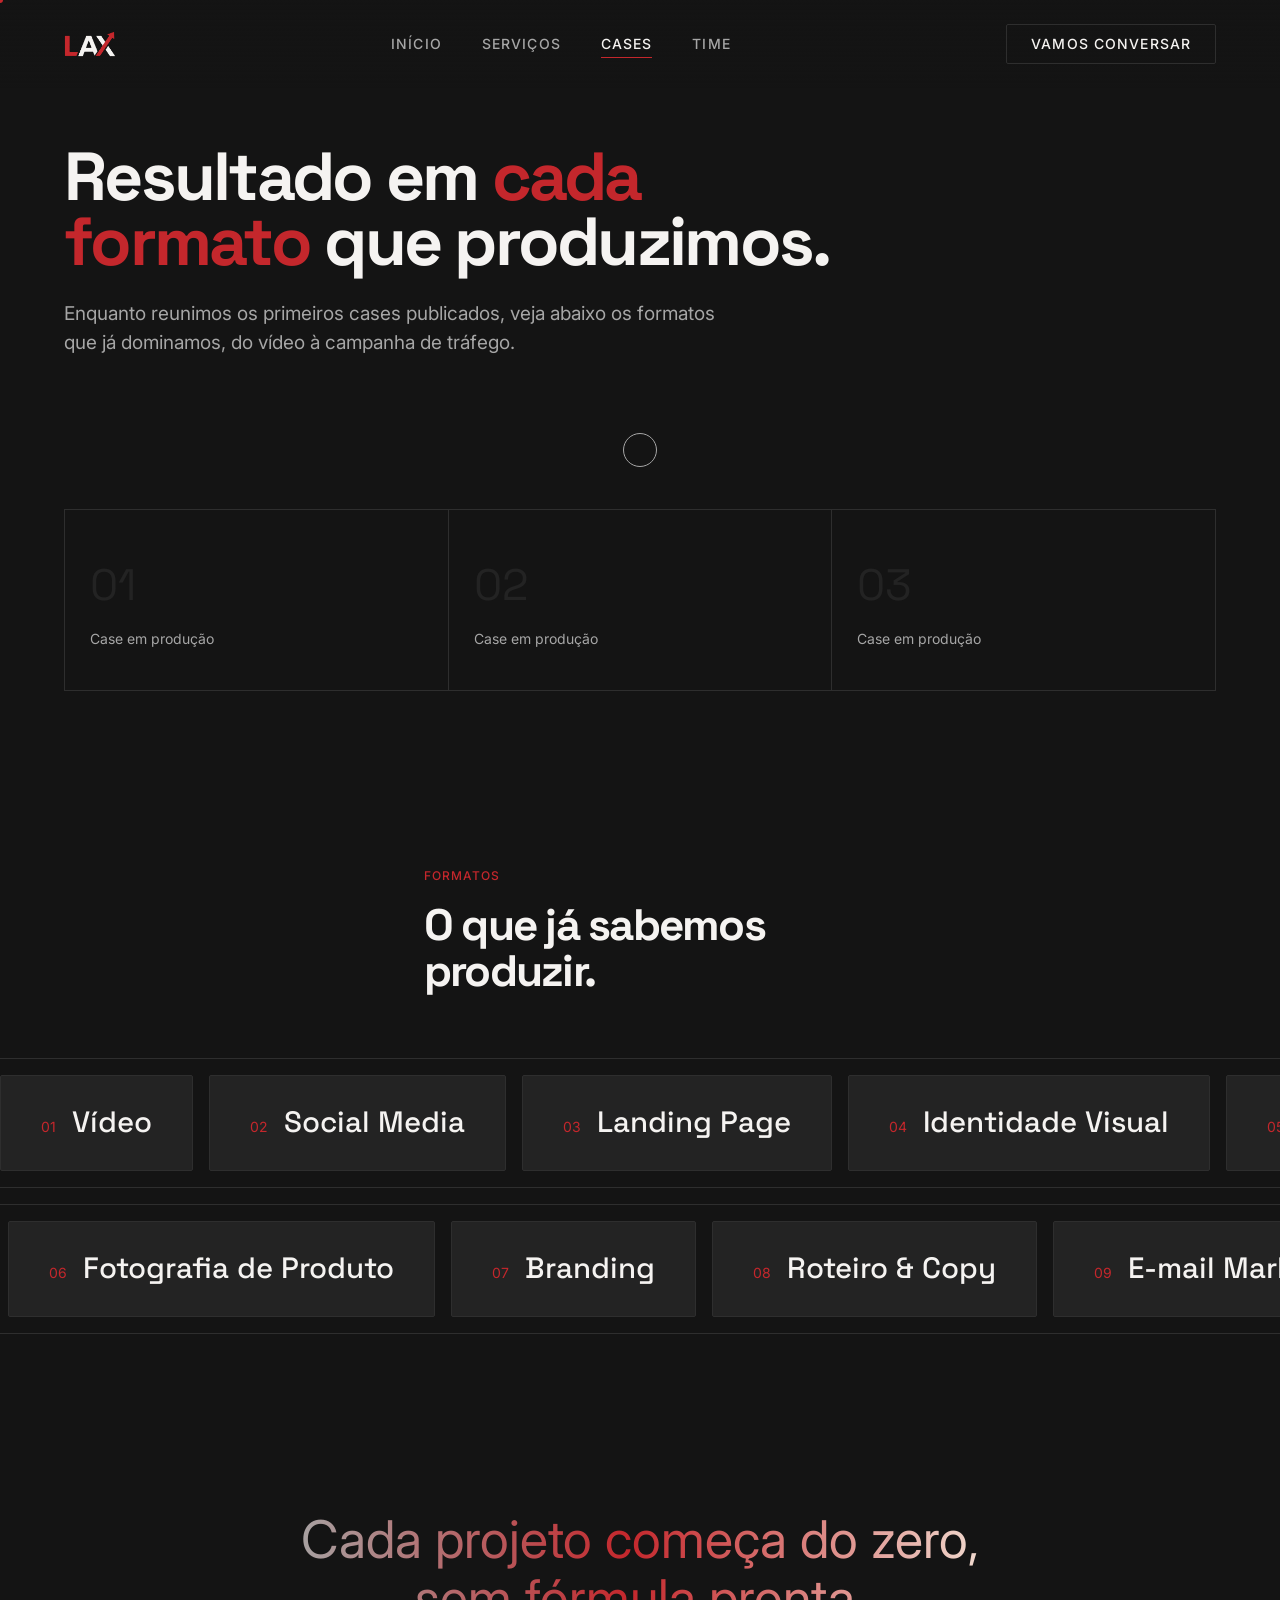
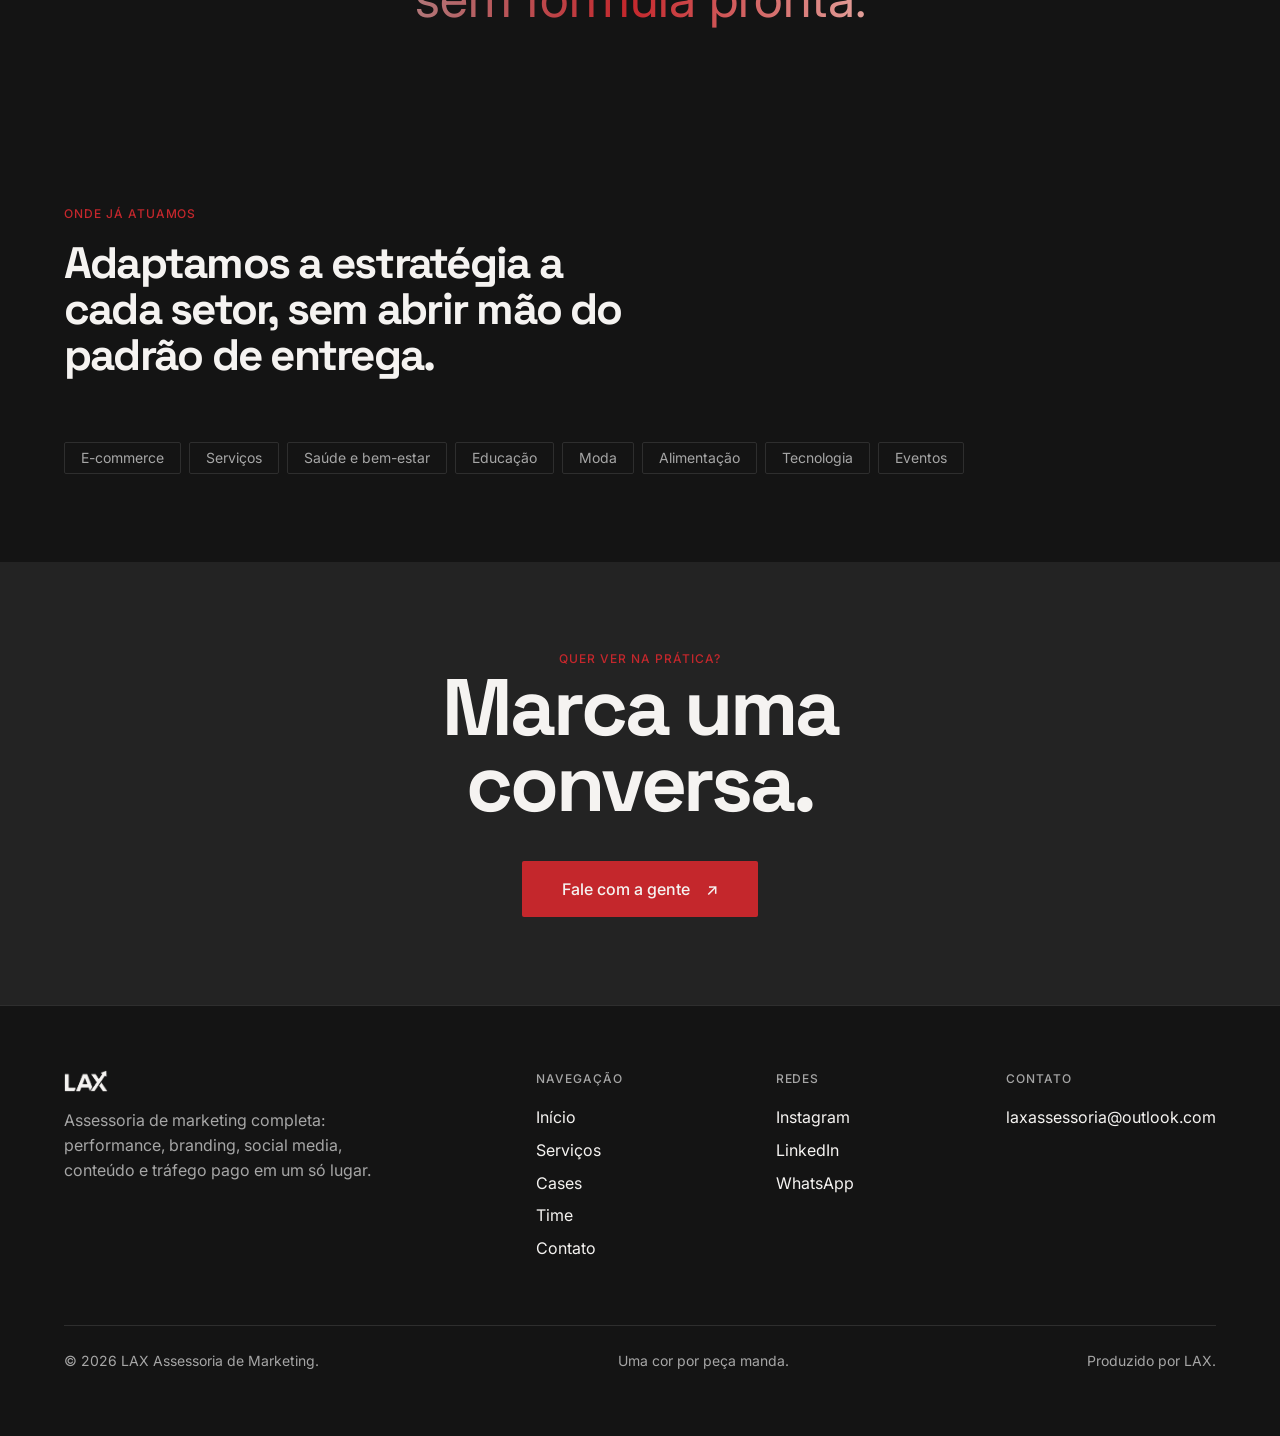
==== cases.html @ 386dbc63 "Renomeia Trabalhos para Cases, ajustes de copy e ícones por serviço A pedido do usuário, uma rodada " ====
<!doctype html>
<html lang="pt-BR">
<head>
  <meta charset="UTF-8" />
  <meta name="viewport" content="width=device-width, initial-scale=1" />
  <title>Cases — LAX Assessoria de Marketing</title>
  <meta name="description" content="Os formatos que a LAX já domina, do vídeo à campanha de tráfego, e os setores onde já atuamos." />
  <link rel="icon" href="assets/img/logo/lax-color.png" type="image/png" />
  <link rel="stylesheet" href="assets/css/tokens.css" />
  <link rel="stylesheet" href="assets/css/style.css" />
</head>
<body>
  <div class="cursor-dot" aria-hidden="true"></div>
  <div class="cursor-ring" aria-hidden="true"></div>
  <div class="curtain" id="curtain" aria-hidden="true"></div>
  <a class="skip-link" href="#main">Pular para o conteúdo</a>

  <nav class="site-nav">
    <a class="brand" href="index.html" aria-label="LAX — página inicial">
      <img src="assets/img/logo/lax-color.png" alt="LAX" width="90" height="26" />
    </a>
    <ul class="nav-links">
      <li><a href="index.html" data-page="home">Início</a></li>
      <li><a href="servicos.html" data-page="servicos">Serviços</a></li>
      <li><a href="cases.html" data-page="cases">Cases</a></li>
      <li><a href="time.html" data-page="time">Time</a></li>
    </ul>
    <a class="nav-cta" href="contato.html" data-page="contato">Vamos conversar</a>
    <button class="nav-toggle" type="button" aria-expanded="false" aria-controls="mobileMenu" aria-label="Abrir menu">
      <span></span><span></span><span></span>
    </button>
  </nav>

  <div class="mobile-menu" id="mobileMenu">
    <a href="index.html" data-page="home">Início</a>
    <a href="servicos.html" data-page="servicos">Serviços</a>
    <a href="cases.html" data-page="cases">Cases</a>
    <a href="time.html" data-page="time">Time</a>
    <a href="contato.html" data-page="contato">Contato</a>
  </div>

  <main id="main" data-page="cases">
    <div class="page-head container">
      <h1 data-reveal>Resultado em <em>cada formato</em> que produzimos.</h1>
      <p data-reveal>Enquanto reunimos os primeiros cases publicados, veja abaixo os formatos que já dominamos, do vídeo à campanha de tráfego.</p>
    </div>

    <section class="section container">
      <div class="empty-state">
        <div class="empty-slot" data-reveal>
          <p class="index">01</p>
          <p>Case em produção</p>
        </div>
        <div class="empty-slot" data-reveal>
          <p class="index">02</p>
          <p>Case em produção</p>
        </div>
        <div class="empty-slot" data-reveal>
          <p class="index">03</p>
          <p>Case em produção</p>
        </div>
      </div>
    </section>

    <section class="section">
      <div class="section-head container" data-reveal>
        <p class="eyebrow">Formatos</p>
        <h2>O que já sabemos produzir.</h2>
      </div>
      <div class="format-wall" data-reveal>
        <div class="format-row format-row--left">
          <div class="format-track">
            <span class="format-card"><span class="index">01</span><span class="label">Vídeo</span></span>
            <span class="format-card"><span class="index">02</span><span class="label">Social Media</span></span>
            <span class="format-card"><span class="index">03</span><span class="label">Landing Page</span></span>
            <span class="format-card"><span class="index">04</span><span class="label">Identidade Visual</span></span>
            <span class="format-card"><span class="index">05</span><span class="label">Campanha de Tráfego</span></span>
            <span class="format-card"><span class="index">01</span><span class="label">Vídeo</span></span>
            <span class="format-card"><span class="index">02</span><span class="label">Social Media</span></span>
            <span class="format-card"><span class="index">03</span><span class="label">Landing Page</span></span>
            <span class="format-card"><span class="index">04</span><span class="label">Identidade Visual</span></span>
            <span class="format-card"><span class="index">05</span><span class="label">Campanha de Tráfego</span></span>
          </div>
        </div>
        <div class="format-row format-row--right">
          <div class="format-track">
            <span class="format-card"><span class="index">06</span><span class="label">Fotografia de Produto</span></span>
            <span class="format-card"><span class="index">07</span><span class="label">Branding</span></span>
            <span class="format-card"><span class="index">08</span><span class="label">Roteiro &amp; Copy</span></span>
            <span class="format-card"><span class="index">09</span><span class="label">E-mail Marketing</span></span>
            <span class="format-card"><span class="index">10</span><span class="label">Design de Anúncio</span></span>
            <span class="format-card"><span class="index">06</span><span class="label">Fotografia de Produto</span></span>
            <span class="format-card"><span class="index">07</span><span class="label">Branding</span></span>
            <span class="format-card"><span class="index">08</span><span class="label">Roteiro &amp; Copy</span></span>
            <span class="format-card"><span class="index">09</span><span class="label">E-mail Marketing</span></span>
            <span class="format-card"><span class="index">10</span><span class="label">Design de Anúncio</span></span>
          </div>
        </div>
      </div>
    </section>

    <section class="section container">
      <p class="shimmer-statement" data-reveal>Cada projeto começa do zero, sem fórmula pronta.</p>
    </section>

    <section class="section container">
      <div class="section-head" data-reveal>
        <p class="eyebrow">Onde já atuamos</p>
        <h2>Adaptamos a estratégia a cada setor, sem abrir mão do padrão de entrega.</h2>
      </div>
      <div class="tag-cloud tag-cloud--float" data-reveal>
        <span style="--delay: 0s">E-commerce</span>
        <span style="--delay: 0.4s">Serviços</span>
        <span style="--delay: 0.8s">Saúde e bem-estar</span>
        <span style="--delay: 1.2s">Educação</span>
        <span style="--delay: 1.6s">Moda</span>
        <span style="--delay: 2s">Alimentação</span>
        <span style="--delay: 2.4s">Tecnologia</span>
        <span style="--delay: 2.8s">Eventos</span>
      </div>
    </section>

    <section class="cta-band">
      <div class="container">
        <p class="eyebrow" data-reveal>Quer ver na prática?</p>
        <h2 data-reveal>Marca uma<br />conversa.</h2>
        <a class="btn" data-reveal href="contato.html">Fale com a gente <span class="btn-arrow">↗</span></a>
      </div>
    </section>
  </main>

  <footer class="site-footer">
    <div class="container">
      <div class="footer-top">
        <div class="footer-col">
          <a class="brand" href="index.html">
            <img src="assets/img/logo/lax-light.png" alt="LAX" style="height: 22px" />
          </a>
          <p class="text-muted" style="margin-top: var(--space-3); max-width: 32ch">
            Assessoria de marketing completa: performance, branding, social media, conteúdo e tráfego pago em um só lugar.
          </p>
        </div>
        <div class="footer-col">
          <h4>Navegação</h4>
          <nav class="footer-links">
            <a href="index.html">Início</a>
            <a href="servicos.html">Serviços</a>
            <a href="cases.html">Cases</a>
            <a href="time.html">Time</a>
            <a href="contato.html">Contato</a>
          </nav>
        </div>
        <div class="footer-col">
          <h4>Redes</h4>
          <nav class="footer-links">
            <a href="https://instagram.com/laxa.mkt" target="_blank" rel="noopener">Instagram</a>
            <a href="https://linkedin.com/company/laxa" target="_blank" rel="noopener">LinkedIn</a>
            <a href="https://wa.me/5500000000000" target="_blank" rel="noopener">WhatsApp</a>
          </nav>
        </div>
        <div class="footer-col">
          <h4>Contato</h4>
          <nav class="footer-links">
            <a href="mailto:laxassessoria@outlook.com">laxassessoria@outlook.com</a>
          </nav>
        </div>
      </div>
      <div class="footer-bottom">
        <span>&copy; <span id="year"></span> LAX Assessoria de Marketing.</span>
        <span>Uma cor por peça manda.</span>
        <span>Produzido por <a href="https://instagram.com/laxa.mkt" target="_blank" rel="noopener">LAX</a>.</span>
      </div>
    </div>
  </footer>

  <script src="assets/js/main.js" defer></script>
</body>
</html>
---- assets/css/tokens.css ----
/* Design tokens — L.A.X design system (Claude Design: L.A.X) */
:root {
  /* color */
  --color-brand-red: #C4272C;
  --color-brand-wine: #70090A;
  --color-surface: #141414;
  --color-surface-raised: #232323;
  --color-ink: #F5F3F1;
  --color-ink-muted: #A6A6A6;
  --color-hairline: #2E2E2E;
  --color-accent-sand: #F1DBD0;
  --color-on-brand: #F5F3F1;

  /* type */
  --font-display: "Space Grotesk", system-ui, sans-serif;
  --font-text: "Inter", system-ui, sans-serif;

  --fs-display-xl: clamp(3.2rem, 3rem + 6vw, 6.5rem);
  --lh-display-xl: 0.94;
  --fs-display-lg: clamp(2.4rem, 2rem + 4.5vw, 4.25rem);
  --lh-display-lg: 0.96;
  --fs-display-md: clamp(1.9rem, 1.6rem + 2.4vw, 2.75rem);
  --lh-display-md: 1.05;
  --fs-title: clamp(1.35rem, 1.2rem + 0.8vw, 1.875rem);
  --lh-title: 1.2;
  --fs-body-lg: 1.1875rem;
  --lh-body-lg: 1.55;
  --fs-body: 1rem;
  --lh-body: 1.55;
  --fs-caption: 0.875rem;
  --lh-caption: 1.4;
  --fs-label: 0.75rem;
  --lh-label: 1.15;

  --tracking-display: -0.04em;
  --tracking-label: 0.08em;

  /* spacing */
  --space-1: 4px;
  --space-2: 8px;
  --space-3: 16px;
  --space-4: 24px;
  --space-5: 40px;
  --space-6: 64px;
  --space-7: 88px;

  /* radius */
  --radius-none: 0px;
  --radius-sm: 2px;
  --radius-md: 8px;

  /* motion */
  --ease-out: cubic-bezier(0.16, 1, 0.3, 1);
  --ease-in-out: cubic-bezier(0.65, 0, 0.35, 1);
  --dur-fast: 0.2s;
  --dur-mid: 0.5s;
  --dur-slow: 0.9s;
}
---- assets/css/style.css ----
/* =========================================================
   LAXA — assessoria de marketing
   Site institucional / portfólio — sistema visual L.A.X
   ========================================================= */

@import url("https://fonts.googleapis.com/css2?family=Space+Grotesk:wght@500;700&family=Inter:wght@400;500&display=swap");

*,
*::before,
*::after {
  box-sizing: border-box;
}

html {
  scroll-behavior: smooth;
}

body {
  margin: 0;
  background: var(--color-surface);
  color: var(--color-ink);
  font-family: var(--font-text);
  font-size: var(--fs-body);
  line-height: var(--lh-body);
  -webkit-font-smoothing: antialiased;
  overflow-x: hidden;
}

img {
  max-width: 100%;
  display: block;
}

a {
  color: inherit;
  text-decoration: none;
}

ul {
  margin: 0;
  padding: 0;
  list-style: none;
}

h1, h2, h3, h4 {
  margin: 0;
  font-family: var(--font-display);
  font-weight: 700;
  letter-spacing: var(--tracking-display);
}

em {
  font-style: normal;
  color: var(--color-brand-red);
}

p {
  margin: 0;
}

button {
  font: inherit;
  color: inherit;
  background: none;
  border: none;
  cursor: pointer;
}

.container {
  width: 100%;
  max-width: 1360px;
  margin-inline: auto;
  padding-inline: var(--space-4);
}

@media (min-width: 900px) {
  .container {
    padding-inline: var(--space-6);
  }
}

.eyebrow {
  font-family: var(--font-text);
  font-weight: 500;
  font-size: var(--fs-label);
  letter-spacing: var(--tracking-label);
  text-transform: uppercase;
  color: var(--color-brand-red);
}

.text-muted {
  color: var(--color-ink-muted);
}

.hairline {
  height: 1px;
  width: 100%;
  background: var(--color-hairline);
  border: none;
}

/* ---------------------------------------------------------
   Skip link / a11y
   --------------------------------------------------------- */
.skip-link {
  position: fixed;
  top: -100px;
  left: var(--space-3);
  z-index: 999;
  background: var(--color-brand-red);
  color: var(--color-on-brand);
  padding: var(--space-2) var(--space-3);
  border-radius: var(--radius-sm);
  transition: top var(--dur-fast) var(--ease-out);
}

.skip-link:focus {
  top: var(--space-3);
}

/* ---------------------------------------------------------
   Custom cursor
   --------------------------------------------------------- */
.cursor-dot,
.cursor-ring {
  position: fixed;
  top: 0;
  left: 0;
  pointer-events: none;
  z-index: 998;
  border-radius: 50%;
  transform: translate3d(-50%, -50%, 0);
  will-change: transform;
}

.cursor-dot {
  width: 6px;
  height: 6px;
  background: var(--color-brand-red);
}

.cursor-ring {
  width: 34px;
  height: 34px;
  border: 1px solid var(--color-ink-muted);
  transition: width var(--dur-fast) var(--ease-out), height var(--dur-fast) var(--ease-out),
    border-color var(--dur-fast) var(--ease-out), background-color var(--dur-fast) var(--ease-out);
}

body.has-fine-pointer.cursor-active .cursor-ring {
  width: 64px;
  height: 64px;
  border-color: var(--color-brand-red);
  background: rgba(196, 39, 44, 0.08);
}

@media (pointer: fine) {
  body.has-fine-pointer,
  body.has-fine-pointer a,
  body.has-fine-pointer button {
    cursor: none;
  }
}

.cursor-dot,
.cursor-ring {
  display: none;
}

body.has-fine-pointer .cursor-dot,
body.has-fine-pointer .cursor-ring {
  display: block;
}

/* ---------------------------------------------------------
   Page transition curtain
   --------------------------------------------------------- */
.curtain {
  position: fixed;
  inset: 0;
  z-index: 1000;
  background: var(--color-brand-wine);
  transform: scaleY(0);
  transform-origin: bottom;
  pointer-events: none;
}

.curtain.is-covering {
  transform: scaleY(1);
  transform-origin: bottom;
  transition: transform var(--dur-mid) var(--ease-in-out);
}

.curtain.is-revealing {
  transform: scaleY(0);
  transform-origin: top;
  transition: transform var(--dur-mid) var(--ease-in-out);
}

/* ---------------------------------------------------------
   Nav
   --------------------------------------------------------- */
.site-nav {
  position: fixed;
  top: 0;
  left: 0;
  right: 0;
  z-index: 500;
  display: flex;
  align-items: center;
  justify-content: space-between;
  padding: var(--space-3) var(--space-4);
  background: linear-gradient(to bottom, rgba(20, 20, 20, 0.85), transparent);
  transition: background-color var(--dur-fast) var(--ease-out), border-color var(--dur-fast) var(--ease-out);
}

.site-nav.is-scrolled {
  background: rgba(20, 20, 20, 0.92);
  backdrop-filter: blur(10px);
  -webkit-backdrop-filter: blur(10px);
  border-bottom: 1px solid var(--color-hairline);
}

@media (min-width: 900px) {
  .site-nav {
    padding: var(--space-4) var(--space-6);
  }
}

.brand {
  display: flex;
  align-items: center;
  gap: var(--space-2);
}

.brand img {
  height: 26px;
  width: auto;
}

.nav-links {
  display: none;
  align-items: center;
  gap: var(--space-5);
  font-family: var(--font-text);
  font-weight: 500;
  font-size: var(--fs-caption);
  letter-spacing: var(--tracking-label);
  text-transform: uppercase;
}

@media (min-width: 760px) {
  .nav-links {
    display: flex;
  }
}

.nav-links a {
  position: relative;
  padding-block: var(--space-1);
  color: var(--color-ink-muted);
  transition: color var(--dur-fast) var(--ease-out);
}

.nav-links a::after {
  content: "";
  position: absolute;
  left: 0;
  right: 100%;
  bottom: -2px;
  height: 1px;
  background: var(--color-brand-red);
  transition: right var(--dur-mid) var(--ease-out);
}

.nav-links a:hover,
.nav-links a:focus-visible,
.nav-links a[aria-current="page"] {
  color: var(--color-ink);
}

.nav-links a:hover::after,
.nav-links a:focus-visible::after,
.nav-links a[aria-current="page"]::after {
  right: 0;
}

.nav-cta {
  display: inline-flex;
  align-items: center;
  gap: var(--space-2);
  padding: var(--space-2) var(--space-4);
  border: 1px solid var(--color-hairline);
  border-radius: var(--radius-sm);
  font-size: var(--fs-caption);
  font-weight: 500;
  text-transform: uppercase;
  letter-spacing: var(--tracking-label);
  transition: border-color var(--dur-fast) var(--ease-out), background var(--dur-fast) var(--ease-out);
}

.nav-cta:hover,
.nav-cta:focus-visible {
  border-color: var(--color-brand-red);
  background: rgba(196, 39, 44, 0.12);
}

.nav-toggle {
  display: inline-flex;
  flex-direction: column;
  gap: 5px;
  padding: var(--space-2);
}

@media (min-width: 760px) {
  .nav-toggle {
    display: none;
  }
}

.nav-toggle span {
  width: 22px;
  height: 2px;
  background: var(--color-ink);
  transition: transform var(--dur-fast) var(--ease-out), opacity var(--dur-fast) var(--ease-out);
}

.mobile-menu {
  position: fixed;
  inset: 0;
  z-index: 400;
  background: var(--color-surface);
  display: flex;
  flex-direction: column;
  align-items: flex-start;
  justify-content: center;
  gap: var(--space-4);
  padding: var(--space-6);
  transform: translateY(-100%);
  transition: transform var(--dur-mid) var(--ease-in-out);
}

.mobile-menu.is-open {
  transform: translateY(0);
}

.mobile-menu a {
  font-family: var(--font-display);
  font-size: var(--fs-display-md);
  line-height: 1.1;
}

/* ---------------------------------------------------------
   Buttons
   --------------------------------------------------------- */
.btn {
  position: relative;
  display: inline-flex;
  align-items: center;
  gap: var(--space-3);
  padding: var(--space-3) var(--space-5);
  background: var(--color-brand-red);
  color: var(--color-on-brand);
  border-radius: var(--radius-sm);
  font-family: var(--font-text);
  font-weight: 500;
  font-size: var(--fs-body);
  overflow: hidden;
  isolation: isolate;
}

.btn::before {
  content: "";
  position: absolute;
  inset: 0;
  background: var(--color-ink);
  transform: translateX(-101%);
  transition: transform var(--dur-mid) var(--ease-in-out);
  z-index: -1;
}

.btn:hover::before,
.btn:focus-visible::before {
  transform: translateX(0);
}

.btn:hover,
.btn:focus-visible {
  color: var(--color-surface);
}

.btn-arrow {
  transition: transform var(--dur-fast) var(--ease-out);
}

.btn:hover .btn-arrow {
  transform: translate(3px, -3px);
}

.btn-ghost {
  background: transparent;
  border: 1px solid var(--color-hairline);
  color: var(--color-ink);
}

.btn-ghost::before {
  background: var(--color-brand-red);
}

.btn-ghost:hover,
.btn-ghost:focus-visible {
  color: var(--color-on-brand);
}

/* ---------------------------------------------------------
   Marquee
   --------------------------------------------------------- */
.marquee {
  position: relative;
  border-block: 1px solid var(--color-hairline);
  overflow: hidden;
  padding-block: var(--space-3);
  background: var(--color-surface);
}

.marquee-track {
  display: flex;
  width: max-content;
  animation: marquee 28s linear infinite;
}

.marquee:hover .marquee-track {
  animation-play-state: paused;
}

.marquee-item {
  display: flex;
  align-items: center;
  gap: var(--space-4);
  padding-inline: var(--space-4);
  font-family: var(--font-display);
  font-size: var(--fs-title);
  white-space: nowrap;
  color: var(--color-ink-muted);
}

.marquee-item strong {
  color: var(--color-ink);
  font-weight: 700;
}

.marquee-item .dot {
  width: 8px;
  height: 8px;
  border-radius: 50%;
  background: var(--color-brand-red);
}

@keyframes marquee {
  from {
    transform: translateX(0);
  }
  to {
    transform: translateX(-50%);
  }
}

@media (prefers-reduced-motion: reduce) {
  .marquee-track {
    animation: none;
  }
}

/* ---------------------------------------------------------
   Hero + service switcher
   --------------------------------------------------------- */
.hero {
  position: relative;
  min-height: 100svh;
  display: flex;
  flex-direction: column;
  justify-content: center;
  padding-top: calc(var(--space-7) + var(--space-4));
  padding-bottom: var(--space-6);
  background: var(--color-surface);
  transition: background-color var(--dur-slow) var(--ease-in-out);
  overflow: hidden;
}

.hero.theme-wine {
  background: var(--color-brand-wine);
}

.hero-aurora {
  position: absolute;
  inset: 0;
  z-index: 0;
  overflow: hidden;
  pointer-events: none;
}

.hero-aurora .blob {
  position: absolute;
  border-radius: 50%;
  filter: blur(90px);
  opacity: 0.5;
  will-change: transform;
}

.hero-aurora .blob-a {
  top: -10%;
  left: 8%;
  width: 46vw;
  height: 46vw;
  max-width: 620px;
  max-height: 620px;
  background: radial-gradient(circle, var(--color-brand-red), transparent 70%);
  animation: aurora-a 22s var(--ease-in-out) infinite alternate;
}

.hero-aurora .blob-b {
  bottom: -18%;
  right: 4%;
  width: 38vw;
  height: 38vw;
  max-width: 520px;
  max-height: 520px;
  background: radial-gradient(circle, var(--color-brand-wine), transparent 72%);
  animation: aurora-b 26s var(--ease-in-out) infinite alternate;
}

.hero-aurora .blob-c {
  top: 30%;
  right: 24%;
  width: 22vw;
  height: 22vw;
  max-width: 320px;
  max-height: 320px;
  background: radial-gradient(circle, var(--color-accent-sand), transparent 74%);
  opacity: 0.16;
  animation: aurora-c 19s var(--ease-in-out) infinite alternate;
}

.hero.theme-wine .hero-aurora .blob {
  opacity: 0.32;
}

@keyframes aurora-a {
  from {
    transform: translate(0, 0) scale(1);
  }
  to {
    transform: translate(6%, 8%) scale(1.12);
  }
}

@keyframes aurora-b {
  from {
    transform: translate(0, 0) scale(1);
  }
  to {
    transform: translate(-8%, -6%) scale(1.08);
  }
}

@keyframes aurora-c {
  from {
    transform: translate(0, 0) scale(1);
  }
  to {
    transform: translate(-10%, 10%) scale(0.92);
  }
}

@media (prefers-reduced-motion: reduce) {
  .hero-aurora .blob {
    animation: none;
  }
}

.hero-grid {
  position: absolute;
  inset: 0;
  z-index: 0;
  pointer-events: none;
  opacity: 0.5;
  background-image: linear-gradient(to right, var(--color-hairline) 1px, transparent 1px),
    linear-gradient(to bottom, var(--color-hairline) 1px, transparent 1px);
  background-size: 64px 64px;
  -webkit-mask-image: radial-gradient(ellipse 70% 60% at 50% 30%, #000 40%, transparent 78%);
  mask-image: radial-gradient(ellipse 70% 60% at 50% 30%, #000 40%, transparent 78%);
}

.hero-inner {
  position: relative;
  z-index: 1;
  display: flex;
  flex-direction: column;
  align-items: center;
  text-align: center;
}

.hero-heading {
  max-width: 18ch;
  margin-inline: auto;
  font-size: var(--fs-display-lg);
  line-height: var(--lh-display-lg);
}

.hero-sub {
  margin-top: var(--space-4);
  margin-inline: auto;
  max-width: 46ch;
  font-size: var(--fs-body-lg);
  color: var(--color-ink-muted);
}

.hero-heading em {
  font-style: normal;
  color: var(--color-brand-red);
}

.hero.theme-wine .hero-heading em {
  color: var(--color-accent-sand);
}

.hero-actions {
  margin-top: var(--space-5);
  display: flex;
  flex-wrap: wrap;
  justify-content: center;
  align-items: center;
  gap: var(--space-4);
}

.service-grid {
  margin-top: var(--space-7);
  width: 100%;
  max-width: 980px;
  display: grid;
  grid-template-columns: repeat(5, 1fr);
  gap: var(--space-3);
}

@media (max-width: 900px) {
  .service-grid {
    grid-template-columns: repeat(2, 1fr);
  }
}

@media (max-width: 480px) {
  .service-grid {
    grid-template-columns: 1fr;
  }
}

.service-tile {
  display: flex;
  flex-direction: column;
  align-items: center;
  justify-content: center;
  gap: var(--space-2);
  padding: var(--space-5) var(--space-3);
  border: 1px solid var(--color-hairline);
  border-radius: var(--radius-sm);
  background: transparent;
  color: var(--color-ink-muted);
  text-align: center;
  transition: background var(--dur-mid) var(--ease-out), color var(--dur-fast) var(--ease-out),
    border-color var(--dur-fast) var(--ease-out), transform var(--dur-fast) var(--ease-out);
}

.service-tile .index {
  font-family: var(--font-text);
  font-size: var(--fs-label);
  letter-spacing: var(--tracking-label);
  color: var(--color-brand-red);
  transition: color var(--dur-fast) var(--ease-out);
}

.service-tile .label {
  font-family: var(--font-display);
  font-size: var(--fs-title);
  font-weight: 500;
  color: inherit;
}

.service-tile:hover,
.service-tile:focus-visible {
  color: var(--color-ink);
  border-color: var(--color-brand-red);
  transform: translateY(-4px);
}

.service-tile[aria-pressed="true"] {
  color: var(--color-ink);
  transform: translateY(-4px);
}

.service-tile[data-theme="dark"][aria-pressed="true"] {
  background: var(--color-surface-raised);
  border-color: var(--color-hairline);
}

.service-tile[data-theme="wine"][aria-pressed="true"] {
  background: var(--color-brand-wine);
  border-color: var(--color-brand-wine);
}

.service-tile[data-theme="wine"][aria-pressed="true"] .index {
  color: var(--color-accent-sand);
}

/* ---------------------------------------------------------
   Section basics + reveal
   --------------------------------------------------------- */
.section {
  padding-block: var(--space-7);
}

.section-head {
  display: flex;
  flex-direction: column;
  gap: var(--space-3);
  max-width: 56ch;
  margin-bottom: var(--space-6);
}

.section-head h2 {
  font-size: var(--fs-display-md);
  line-height: var(--lh-display-md);
}

[data-reveal] {
  opacity: 0;
  transform: translateY(28px);
  transition: opacity 0.8s var(--ease-out), transform 0.8s var(--ease-out);
}

[data-reveal].is-visible {
  opacity: 1;
  transform: translateY(0);
}

@media (prefers-reduced-motion: reduce) {
  [data-reveal] {
    opacity: 1;
    transform: none;
    transition: none;
  }
}

/* ---------------------------------------------------------
   Pillars grid (home)
   --------------------------------------------------------- */
.pillars-grid {
  display: flex;
  flex-wrap: wrap;
  justify-content: center;
  gap: var(--space-3);
}

.pillar-card {
  position: relative;
  flex: 1 1 320px;
  max-width: 380px;
  background: var(--color-surface);
  border: 1px solid var(--color-hairline);
  border-radius: var(--radius-sm);
  padding: var(--space-5) var(--space-4);
  min-height: 220px;
  display: flex;
  flex-direction: column;
  justify-content: space-between;
  overflow: hidden;
  transition: background var(--dur-mid) var(--ease-out), border-color var(--dur-mid) var(--ease-out);
}


.pillar-card::before {
  content: attr(data-index);
  position: absolute;
  top: var(--space-3);
  right: var(--space-4);
  font-family: var(--font-display);
  font-size: var(--fs-display-md);
  color: var(--color-surface-raised);
  transition: color var(--dur-mid) var(--ease-out);
}

.pillar-card:hover {
  background: var(--color-brand-wine);
  border-color: var(--color-brand-wine);
}

.pillar-card:hover::before {
  color: rgba(245, 243, 241, 0.18);
}

.pillar-icon {
  display: inline-flex;
  width: 32px;
  height: 32px;
  margin-bottom: var(--space-3);
  color: var(--color-brand-red);
  transition: color var(--dur-mid) var(--ease-out);
}

.pillar-icon svg {
  width: 100%;
  height: 100%;
  display: block;
}

.pillar-card:hover .pillar-icon {
  color: var(--color-accent-sand);
}

.pillar-card h3 {
  font-size: var(--fs-title);
  max-width: 16ch;
}

.pillar-card p {
  margin-top: var(--space-2);
  color: var(--color-ink-muted);
  font-size: var(--fs-caption);
  max-width: 32ch;
}

.pillar-card:hover p {
  color: var(--color-accent-sand);
}

.pillar-card .card-link {
  margin-top: var(--space-4);
  font-size: var(--fs-label);
  text-transform: uppercase;
  letter-spacing: var(--tracking-label);
  display: inline-flex;
  align-items: center;
  gap: var(--space-2);
}

/* ---------------------------------------------------------
   Process steps
   --------------------------------------------------------- */
.process-list {
  display: grid;
  gap: var(--space-4);
}

@media (min-width: 900px) {
  .process-list {
    grid-template-columns: repeat(4, 1fr);
    gap: var(--space-3);
  }
}

.process-step {
  border-top: 1px solid var(--color-hairline);
  padding-top: var(--space-3);
}

.process-step .index {
  font-family: var(--font-display);
  font-size: var(--fs-display-md);
  color: var(--color-brand-red);
}

.process-step h3 {
  margin-top: var(--space-2);
  font-size: var(--fs-title);
  font-weight: 500;
}

.process-step p {
  margin-top: var(--space-2);
  color: var(--color-ink-muted);
  font-size: var(--fs-caption);
}

/* ---------------------------------------------------------
   CTA band
   --------------------------------------------------------- */
.cta-band {
  position: relative;
  padding-block: var(--space-7);
  background: var(--color-surface-raised);
  text-align: center;
  overflow: hidden;
}

.cta-band h2 {
  font-size: clamp(2.2rem, 1.8rem + 4vw, 5rem);
  line-height: 0.95;
}

.cta-band .btn {
  margin-top: var(--space-5);
}

/* ---------------------------------------------------------
   Footer
   --------------------------------------------------------- */
.site-footer {
  padding-block: var(--space-6);
  border-top: 1px solid var(--color-hairline);
}

.footer-top {
  display: flex;
  flex-wrap: wrap;
  justify-content: space-between;
  gap: var(--space-5);
}

.footer-col h4 {
  font-family: var(--font-text);
  font-size: var(--fs-label);
  text-transform: uppercase;
  letter-spacing: var(--tracking-label);
  color: var(--color-ink-muted);
  font-weight: 500;
  margin-bottom: var(--space-3);
}

.footer-links {
  display: flex;
  flex-direction: column;
  gap: var(--space-2);
}

.footer-links a {
  color: var(--color-ink);
  transition: color var(--dur-fast) var(--ease-out);
}

.footer-links a:hover {
  color: var(--color-brand-red);
}

.footer-bottom {
  margin-top: var(--space-6);
  padding-top: var(--space-4);
  border-top: 1px solid var(--color-hairline);
  display: flex;
  flex-wrap: wrap;
  justify-content: space-between;
  gap: var(--space-3);
  font-size: var(--fs-caption);
  color: var(--color-ink-muted);
}

/* ---------------------------------------------------------
   Inner page hero (title band)
   --------------------------------------------------------- */
.page-head {
  padding-top: calc(var(--space-7) + var(--space-5));
  padding-bottom: var(--space-6);
}

.page-head h1 {
  font-size: var(--fs-display-lg);
  line-height: var(--lh-display-lg);
  max-width: 18ch;
  margin-top: var(--space-3);
}

.page-head h1.is-oneline {
  max-width: none;
}

.page-head p {
  margin-top: var(--space-4);
  max-width: 56ch;
  color: var(--color-ink-muted);
  font-size: var(--fs-body-lg);
}

/* ---------------------------------------------------------
   Service panels (servicos.html)
   --------------------------------------------------------- */
.service-panel {
  position: relative;
  padding-block: var(--space-7);
  border-top: 1px solid var(--color-hairline);
  overflow: hidden;
  scroll-margin-top: 90px;
  transition: background-color var(--dur-slow) var(--ease-in-out);
}

.service-panel.is-active {
  background: var(--color-surface-raised);
}

.service-panel-word {
  position: absolute;
  right: -0.05em;
  bottom: -0.12em;
  font-family: var(--font-display);
  font-weight: 700;
  font-size: clamp(4rem, 3rem + 10vw, 11rem);
  line-height: 0.8;
  color: var(--color-surface-raised);
  z-index: 0;
  pointer-events: none;
  transition: color var(--dur-slow) var(--ease-in-out);
}

.service-panel.is-active .service-panel-word {
  color: var(--color-brand-wine);
  opacity: 0.55;
}

.service-panel-grid {
  position: relative;
  z-index: 1;
  display: grid;
  gap: var(--space-4);
}

@media (min-width: 900px) {
  .service-panel-grid {
    grid-template-columns: 0.5fr 1fr 1fr;
    align-items: start;
  }
}

.service-panel .index {
  font-family: var(--font-display);
  font-size: var(--fs-title);
  color: var(--color-brand-red);
}

.service-panel-icon {
  display: inline-flex;
  width: 48px;
  height: 48px;
  margin-bottom: var(--space-3);
  color: var(--color-brand-red);
}

.service-panel-icon svg {
  width: 100%;
  height: 100%;
  display: block;
}

.service-panel h3 {
  font-size: var(--fs-display-md);
  line-height: 1.05;
}

.service-panel p {
  color: var(--color-ink-muted);
  max-width: 46ch;
}

.service-panel-list {
  margin-top: var(--space-3);
  display: flex;
  flex-direction: column;
  gap: var(--space-2);
}

.service-panel-list li {
  padding-left: var(--space-3);
  position: relative;
  font-size: var(--fs-caption);
  color: var(--color-ink-muted);
}

.service-panel-list li::before {
  content: "";
  position: absolute;
  left: 0;
  top: 0.55em;
  width: 6px;
  height: 6px;
  background: var(--color-brand-red);
}

/* ---------------------------------------------------------
   Empty state (cases.html)
   --------------------------------------------------------- */
.empty-state {
  display: grid;
  gap: 1px;
  background: var(--color-hairline);
  border: 1px solid var(--color-hairline);
  grid-template-columns: 1fr;
}

@media (min-width: 700px) {
  .empty-state {
    grid-template-columns: repeat(3, 1fr);
  }
}

.empty-slot {
  background: var(--color-surface);
  padding: var(--space-5) var(--space-4);
  min-height: 180px;
  display: flex;
  flex-direction: column;
  justify-content: space-between;
  border: 1px dashed transparent;
}

.empty-slot .index {
  font-family: var(--font-display);
  color: var(--color-surface-raised);
  font-size: var(--fs-display-md);
}

.empty-slot p {
  color: var(--color-ink-muted);
  font-size: var(--fs-caption);
}

/* ---------------------------------------------------------
   Parede de formatos — marquee de duas vias (cases.html)
   --------------------------------------------------------- */
.format-wall {
  display: flex;
  flex-direction: column;
  gap: var(--space-3);
  margin-top: var(--space-6);
}

.format-row {
  overflow: hidden;
  border-block: 1px solid var(--color-hairline);
  padding-block: var(--space-3);
}

.format-track {
  display: flex;
  width: max-content;
  gap: var(--space-3);
}

.format-row--left .format-track {
  animation: marquee-left 34s linear infinite;
}

.format-row--right .format-track {
  animation: marquee-right 40s linear infinite;
  transform: translateX(-50%);
}

.format-row:hover .format-track {
  animation-play-state: paused;
}

@keyframes marquee-left {
  from {
    transform: translateX(0);
  }
  to {
    transform: translateX(-50%);
  }
}

@keyframes marquee-right {
  from {
    transform: translateX(-50%);
  }
  to {
    transform: translateX(0);
  }
}

@media (prefers-reduced-motion: reduce) {
  .format-track {
    animation: none !important;
    transform: none !important;
  }
}

.format-card {
  flex: 0 0 auto;
  display: flex;
  align-items: baseline;
  gap: var(--space-3);
  padding: var(--space-4) var(--space-5);
  border: 1px solid var(--color-hairline);
  border-radius: var(--radius-sm);
  background: var(--color-surface-raised);
  white-space: nowrap;
  transition: border-color var(--dur-fast) var(--ease-out), transform var(--dur-fast) var(--ease-out),
    background var(--dur-fast) var(--ease-out);
}

.format-card:hover {
  border-color: var(--color-brand-red);
  background: var(--color-brand-wine);
  transform: translateY(-4px);
}

.format-card .index {
  font-size: var(--fs-caption);
  color: var(--color-brand-red);
}

.format-card .label {
  font-family: var(--font-display);
  font-size: var(--fs-title);
  font-weight: 500;
}

/* ---------------------------------------------------------
   Frase com gradiente animado (cases.html)
   --------------------------------------------------------- */
.shimmer-statement {
  text-align: center;
  max-width: 22ch;
  margin-inline: auto;
  font-size: clamp(1.7rem, 1.3rem + 2.6vw, 3.25rem);
  line-height: 1.15;
  background: linear-gradient(
    90deg,
    var(--color-ink-muted) 0%,
    var(--color-brand-red) 22%,
    var(--color-accent-sand) 45%,
    var(--color-brand-red) 68%,
    var(--color-ink-muted) 100%
  );
  background-size: 220% auto;
  background-position: 0% center;
  -webkit-background-clip: text;
  background-clip: text;
  color: transparent;
  animation: shimmer 7s linear infinite;
}

@keyframes shimmer {
  to {
    background-position: -220% center;
  }
}

@media (prefers-reduced-motion: reduce) {
  .shimmer-statement {
    animation: none;
    -webkit-background-clip: unset;
    background-clip: unset;
    color: var(--color-ink);
    background: none;
  }
}

/* ---------------------------------------------------------
   Tags flutuantes (cases.html)
   --------------------------------------------------------- */
.tag-cloud--float span {
  display: inline-block;
  animation: tag-float 4.5s ease-in-out infinite;
  animation-delay: var(--delay, 0s);
}

@keyframes tag-float {
  0%,
  100% {
    transform: translateY(0);
  }
  50% {
    transform: translateY(-6px);
  }
}

@media (prefers-reduced-motion: reduce) {
  .tag-cloud--float span {
    animation: none;
  }
}

.tag-cloud {
  display: flex;
  flex-wrap: wrap;
  gap: var(--space-2);
  margin-top: var(--space-4);
}

.tag-cloud span {
  padding: var(--space-1) var(--space-3);
  border: 1px solid var(--color-hairline);
  border-radius: var(--radius-sm);
  font-size: var(--fs-caption);
  color: var(--color-ink-muted);
}

/* ---------------------------------------------------------
   Time / roles (time.html)
   --------------------------------------------------------- */
.role-grid {
  display: grid;
  grid-template-columns: 1fr;
  gap: var(--space-3);
}

@media (min-width: 700px) {
  .role-grid {
    grid-template-columns: repeat(2, 1fr);
  }
}

@media (min-width: 1100px) {
  .role-grid {
    grid-template-columns: repeat(3, 1fr);
  }
}

.role-card {
  position: relative;
  padding: var(--space-5) var(--space-4);
  border: 1px solid var(--color-hairline);
  min-height: 240px;
  display: flex;
  flex-direction: column;
  justify-content: space-between;
  overflow: hidden;
}

.role-mark {
  position: absolute;
  inset: 0;
  display: flex;
  align-items: center;
  justify-content: center;
  font-family: var(--font-display);
  font-weight: 700;
  font-size: clamp(4rem, 3rem + 6vw, 7rem);
  color: var(--color-surface-raised);
  z-index: 0;
  transition: color var(--dur-mid) var(--ease-out), transform var(--dur-mid) var(--ease-out);
}

.role-card:hover .role-mark {
  color: var(--color-brand-red);
  transform: scale(1.06) rotate(-2deg);
}

.role-card-inner {
  position: relative;
  z-index: 1;
}

.role-card h3 {
  font-size: var(--fs-title);
}

.role-card p {
  margin-top: var(--space-2);
  color: var(--color-ink-muted);
  font-size: var(--fs-caption);
}

/* ---------------------------------------------------------
   Contact form
   --------------------------------------------------------- */
.contact-grid {
  display: grid;
  gap: var(--space-6);
}

@media (min-width: 900px) {
  .contact-grid {
    grid-template-columns: 1.1fr 0.9fr;
  }
}

.field {
  position: relative;
  margin-bottom: var(--space-5);
}

.field label {
  display: block;
  font-size: var(--fs-label);
  text-transform: uppercase;
  letter-spacing: var(--tracking-label);
  color: var(--color-ink-muted);
  margin-bottom: var(--space-2);
}

.field input,
.field textarea {
  width: 100%;
  background: transparent;
  border: none;
  border-bottom: 1px solid var(--color-hairline);
  padding-block: var(--space-2);
  color: var(--color-ink);
  font-family: var(--font-text);
  font-size: var(--fs-body-lg);
  transition: border-color var(--dur-fast) var(--ease-out);
}

.field textarea {
  resize: vertical;
  min-height: 100px;
}

.field input:focus,
.field textarea:focus {
  outline: none;
  border-color: var(--color-brand-red);
}

.field input::placeholder,
.field textarea::placeholder {
  color: var(--color-surface-raised);
}

.form-note {
  margin-top: var(--space-2);
  font-size: var(--fs-caption);
  color: var(--color-ink-muted);
}

.contact-info dl {
  margin: 0;
}

.contact-info .info-item {
  padding-block: var(--space-4);
  border-top: 1px solid var(--color-hairline);
}

.contact-info dt {
  font-size: var(--fs-label);
  text-transform: uppercase;
  letter-spacing: var(--tracking-label);
  color: var(--color-ink-muted);
}

.contact-info dd {
  margin: var(--space-2) 0 0;
  font-family: var(--font-display);
  font-size: var(--fs-title);
}

.contact-info a:hover {
  color: var(--color-brand-red);
}

.social-row {
  display: flex;
  gap: var(--space-4);
  margin-top: var(--space-5);
}

.social-row a {
  padding: var(--space-2) var(--space-3);
  border: 1px solid var(--color-hairline);
  border-radius: var(--radius-sm);
  font-size: var(--fs-caption);
  transition: border-color var(--dur-fast) var(--ease-out), color var(--dur-fast) var(--ease-out);
}

.social-row a:hover {
  border-color: var(--color-brand-red);
  color: var(--color-brand-red);
}

/* honeypot field for Netlify forms */
.hp-field {
  position: absolute;
  left: -9999px;
  width: 1px;
  height: 1px;
  overflow: hidden;
}

.form-success {
  display: none;
  padding: var(--space-4);
  border: 1px solid var(--color-brand-red);
  border-radius: var(--radius-sm);
  margin-top: var(--space-4);
}

.form-success.is-visible {
  display: block;
}
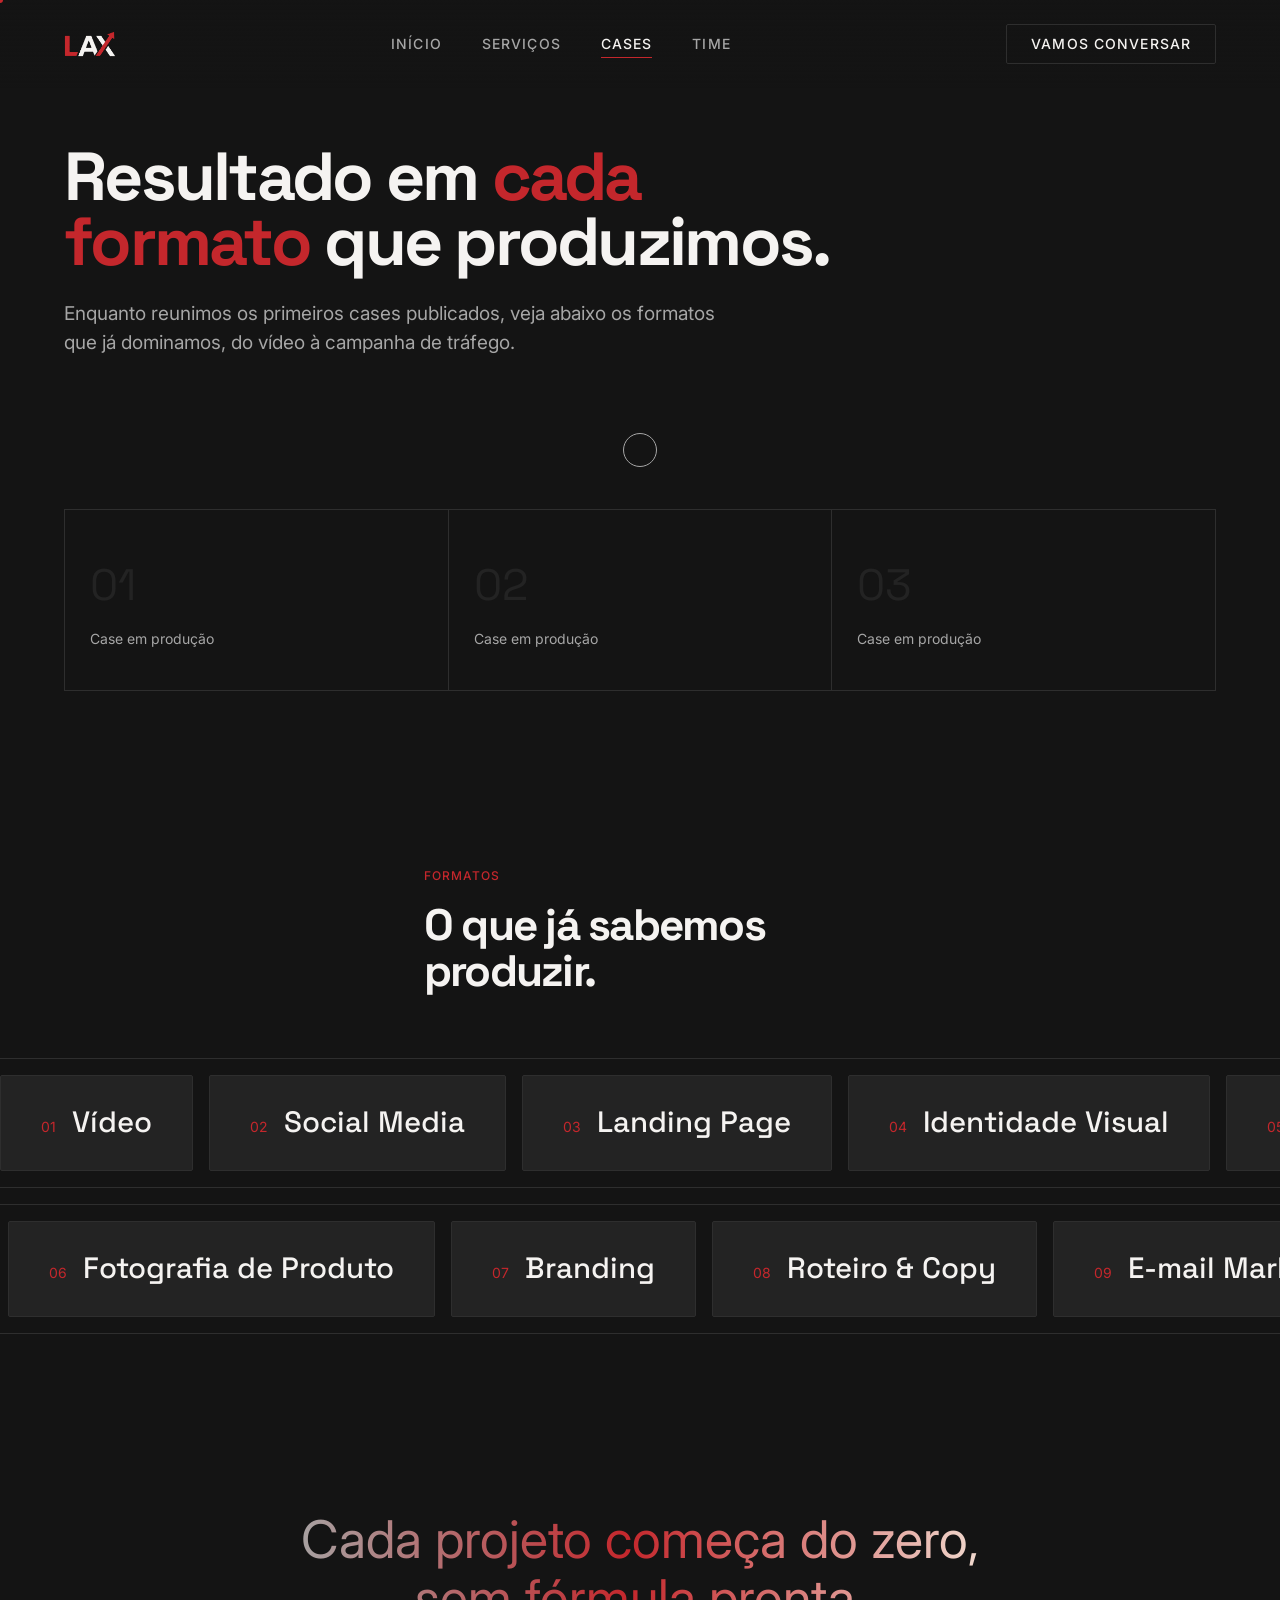
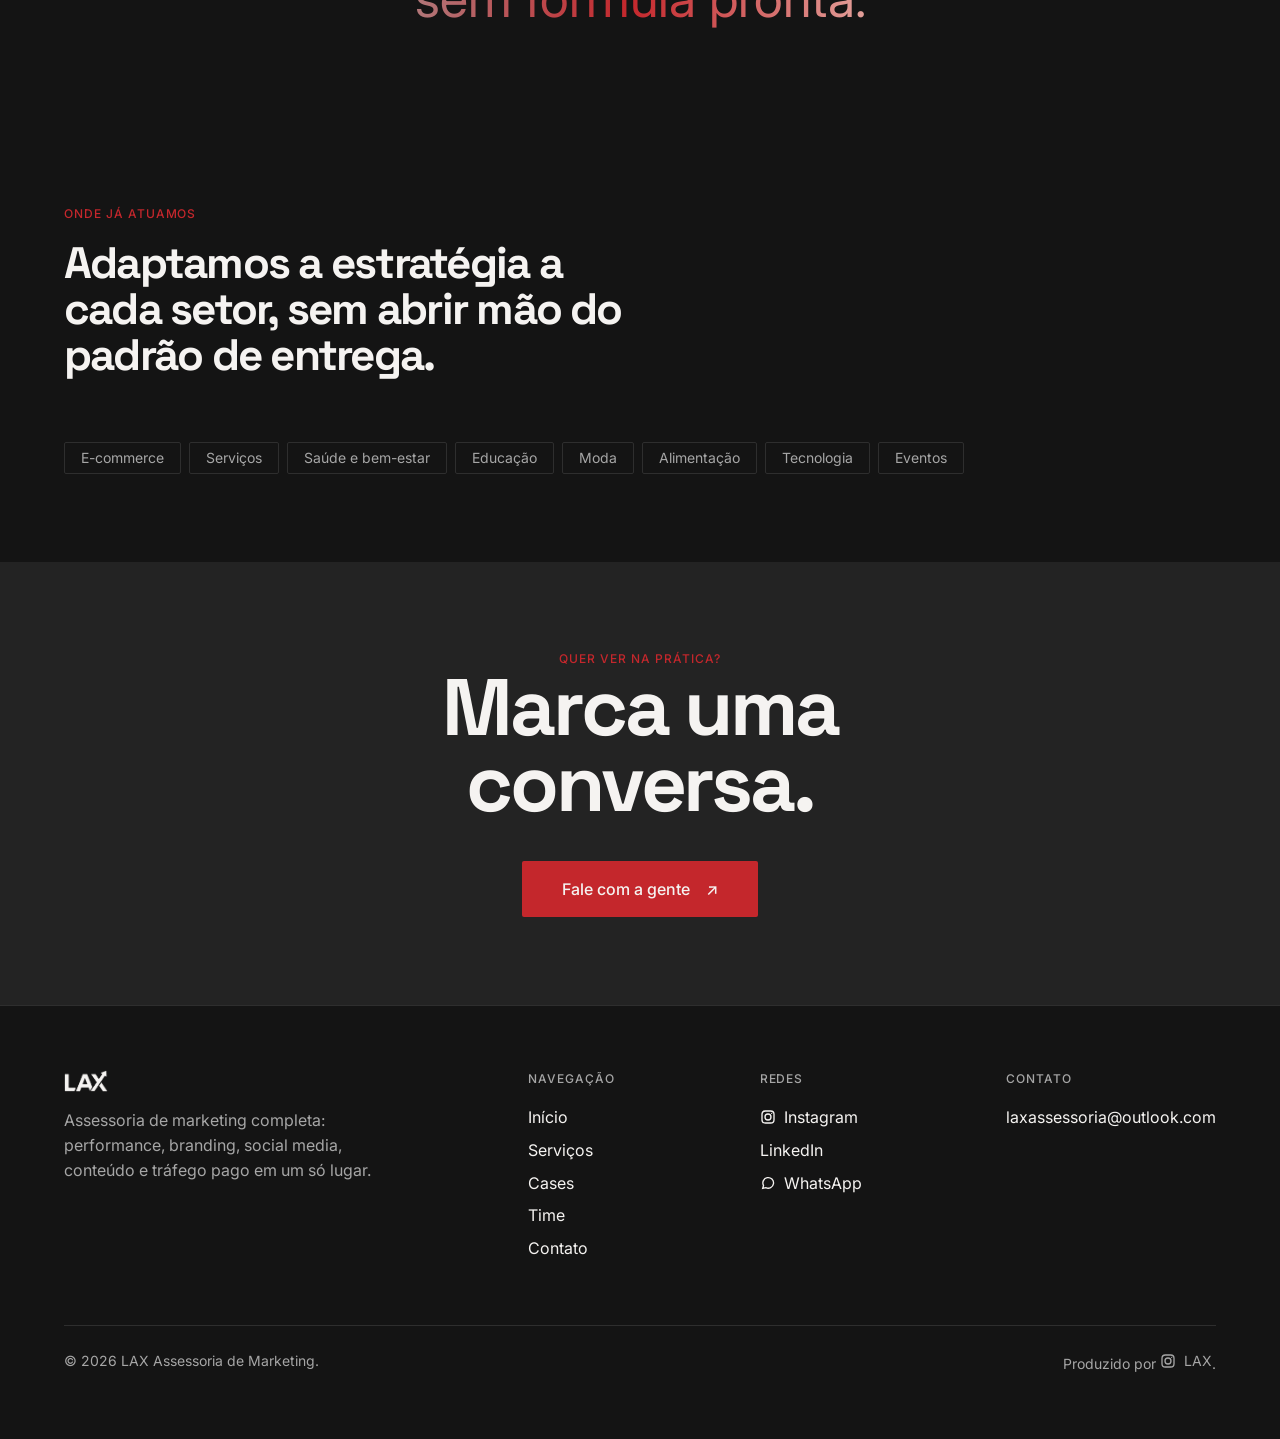
==== commit b7a9d8d8: "Remove marquee da Home, dados de contato reais e novo título do hero - Remove o marquee "Performance" ====
--- a/cases.html
+++ b/cases.html
@@ -153,9 +153,9 @@
         <div class="footer-col">
           <h4>Redes</h4>
           <nav class="footer-links">
-            <a href="https://instagram.com/laxa.mkt" target="_blank" rel="noopener">Instagram</a>
+            <a class="icon-link" href="https://www.instagram.com/laxassessoria/" target="_blank" rel="noopener"><svg class="icon" viewBox="0 0 24 24" fill="none" stroke="currentColor" stroke-width="2" aria-hidden="true"><rect x="3" y="3" width="18" height="18" rx="5"/><circle cx="12" cy="12" r="4.5"/><circle cx="17.5" cy="6.5" r="1" fill="currentColor" stroke="none"/></svg>Instagram</a>
             <a href="https://linkedin.com/company/laxa" target="_blank" rel="noopener">LinkedIn</a>
-            <a href="https://wa.me/5500000000000" target="_blank" rel="noopener">WhatsApp</a>
+            <a class="icon-link" href="https://wa.me/5551991990892" target="_blank" rel="noopener"><svg class="icon" viewBox="0 0 24 24" fill="none" stroke="currentColor" stroke-width="2" aria-hidden="true"><path d="M4 20l1.3-4.3A8 8 0 1 1 8.7 19L4 20Z"/></svg>WhatsApp</a>
           </nav>
         </div>
         <div class="footer-col">
@@ -167,8 +167,7 @@
       </div>
       <div class="footer-bottom">
         <span>&copy; <span id="year"></span> LAX Assessoria de Marketing.</span>
-        <span>Uma cor por peça manda.</span>
-        <span>Produzido por <a href="https://instagram.com/laxa.mkt" target="_blank" rel="noopener">LAX</a>.</span>
+        <span>Produzido por <a class="icon-link" href="https://www.instagram.com/laxassessoria/" target="_blank" rel="noopener"><svg class="icon" viewBox="0 0 24 24" fill="none" stroke="currentColor" stroke-width="2" aria-hidden="true"><rect x="3" y="3" width="18" height="18" rx="5"/><circle cx="12" cy="12" r="4.5"/><circle cx="17.5" cy="6.5" r="1" fill="currentColor" stroke="none"/></svg>LAX</a>.</span>
       </div>
     </div>
   </footer>
--- a/assets/css/style.css
+++ b/assets/css/style.css
@@ -413,65 +413,6 @@
 }
 
 /* ---------------------------------------------------------
-   Marquee
-   --------------------------------------------------------- */
-.marquee {
-  position: relative;
-  border-block: 1px solid var(--color-hairline);
-  overflow: hidden;
-  padding-block: var(--space-3);
-  background: var(--color-surface);
-}
-
-.marquee-track {
-  display: flex;
-  width: max-content;
-  animation: marquee 28s linear infinite;
-}
-
-.marquee:hover .marquee-track {
-  animation-play-state: paused;
-}
-
-.marquee-item {
-  display: flex;
-  align-items: center;
-  gap: var(--space-4);
-  padding-inline: var(--space-4);
-  font-family: var(--font-display);
-  font-size: var(--fs-title);
-  white-space: nowrap;
-  color: var(--color-ink-muted);
-}
-
-.marquee-item strong {
-  color: var(--color-ink);
-  font-weight: 700;
-}
-
-.marquee-item .dot {
-  width: 8px;
-  height: 8px;
-  border-radius: 50%;
-  background: var(--color-brand-red);
-}
-
-@keyframes marquee {
-  from {
-    transform: translateX(0);
-  }
-  to {
-    transform: translateX(-50%);
-  }
-}
-
-@media (prefers-reduced-motion: reduce) {
-  .marquee-track {
-    animation: none;
-  }
-}
-
-/* ---------------------------------------------------------
    Hero + service switcher
    --------------------------------------------------------- */
 .hero {
@@ -938,6 +879,18 @@
 
 .footer-links a:hover {
   color: var(--color-brand-red);
+}
+
+.icon-link {
+  display: inline-flex;
+  align-items: center;
+  gap: var(--space-2);
+}
+
+.icon-link .icon {
+  width: 16px;
+  height: 16px;
+  flex-shrink: 0;
 }
 
 .footer-bottom {
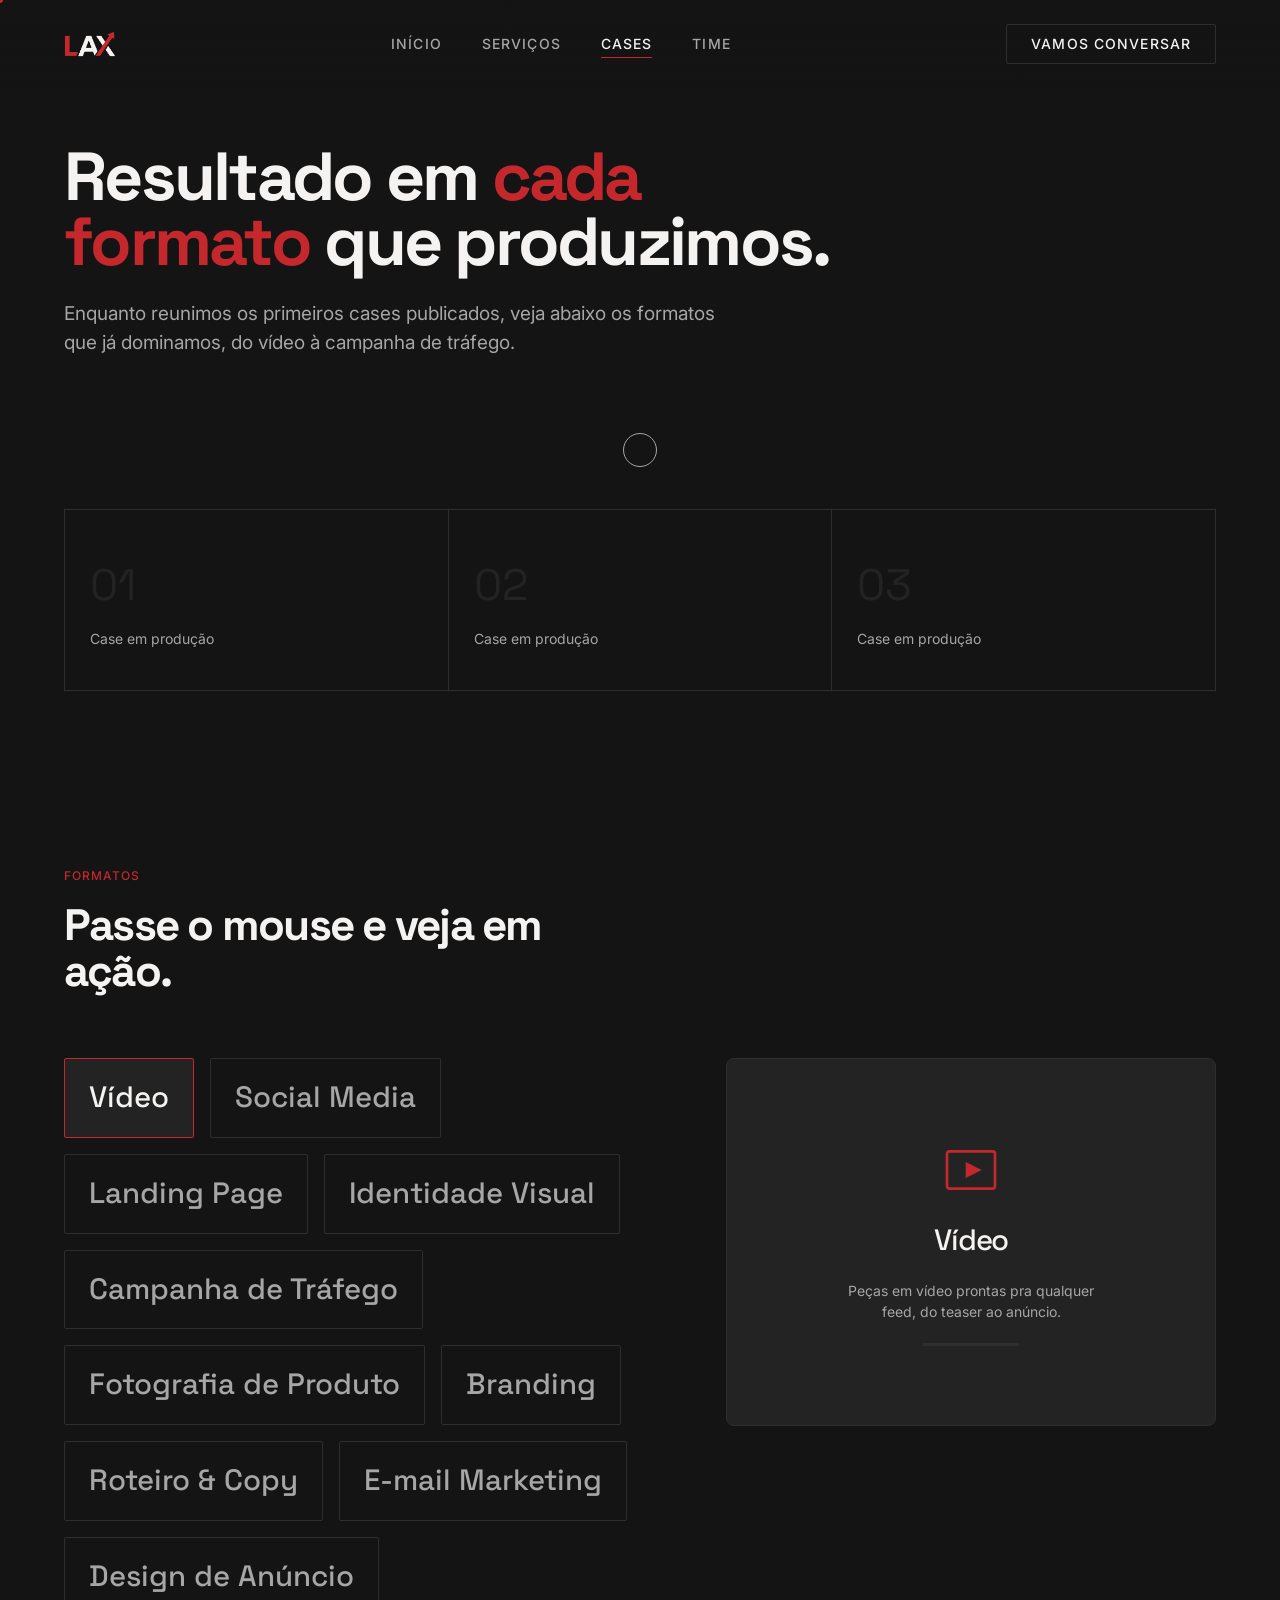
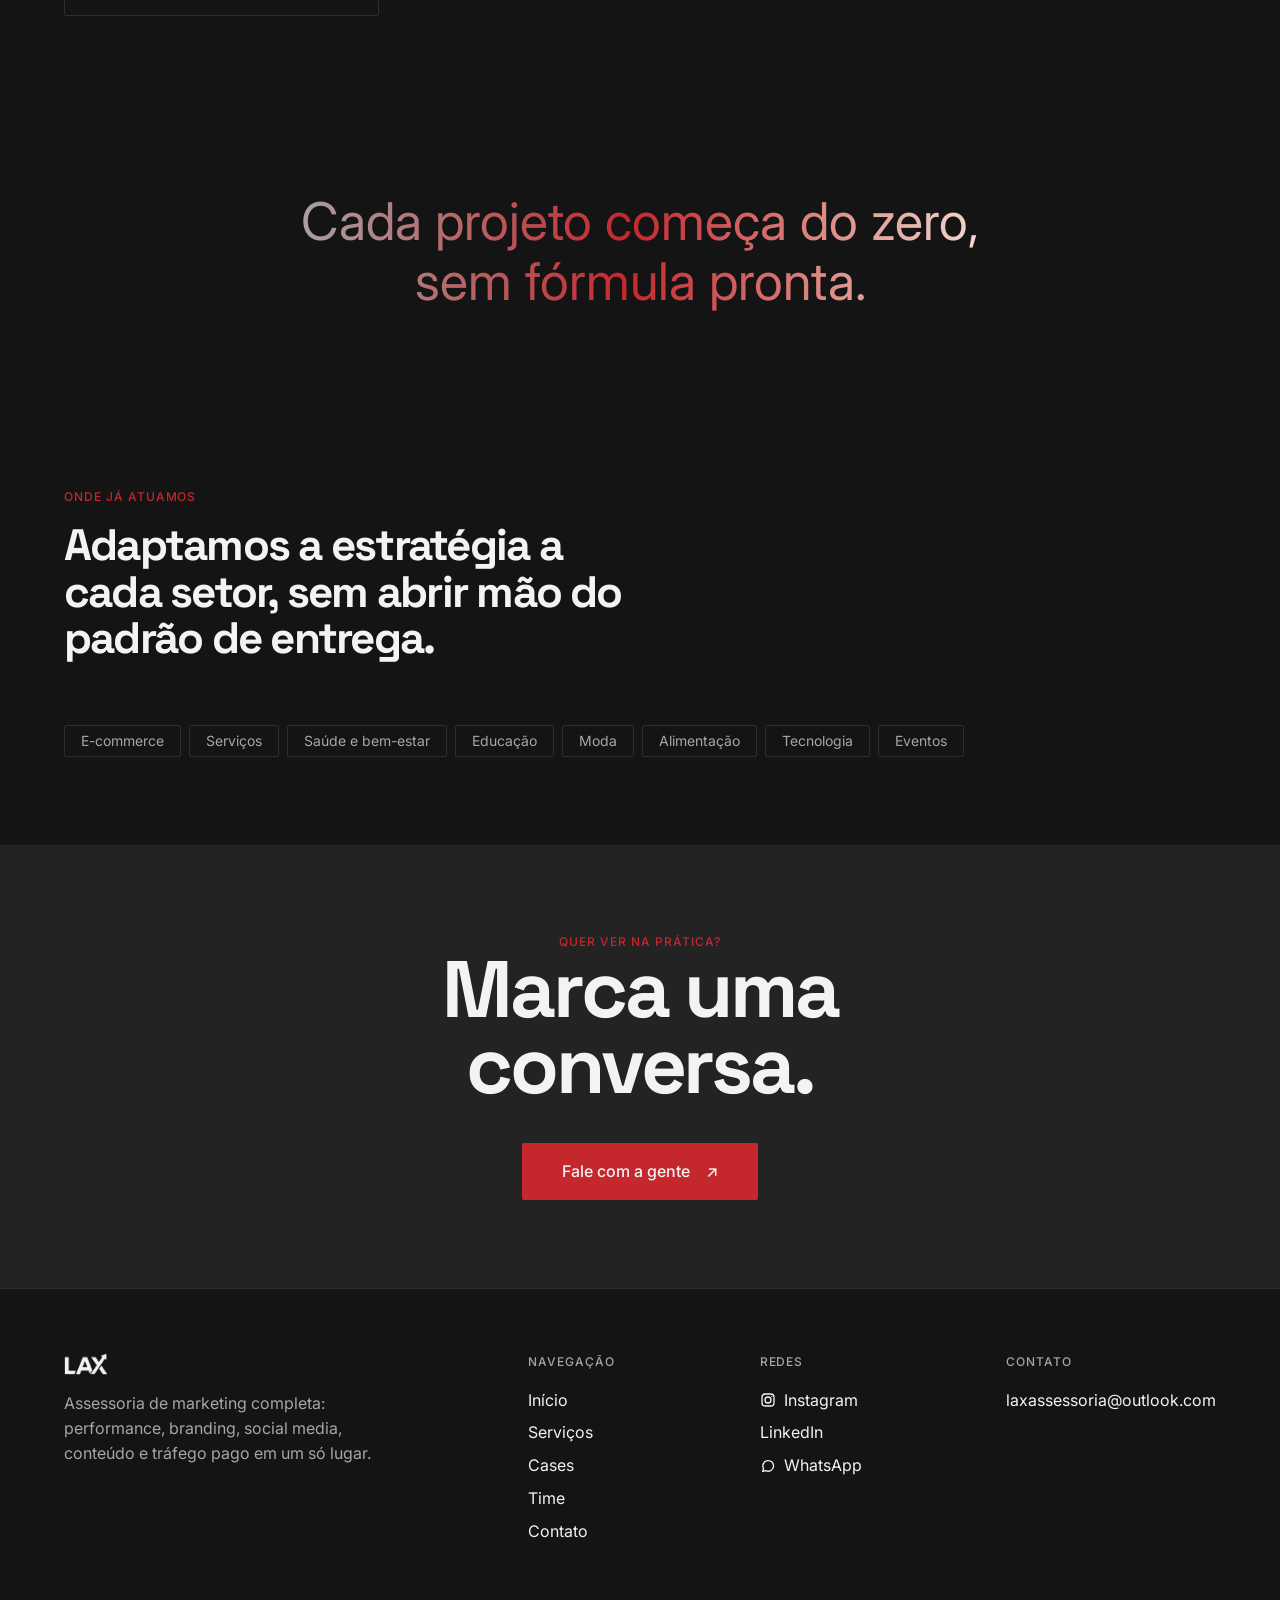
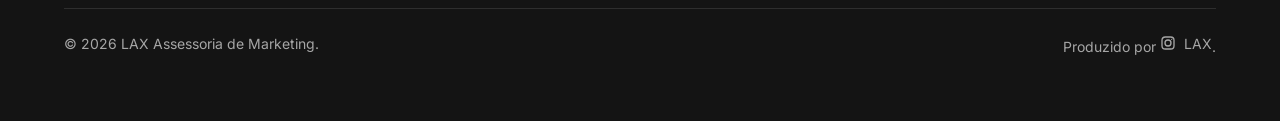
==== commit 1f43ad99: "Cases: corrige alinhamento do heading e troca a esteira por prévia no hover Dois problemas na seção " ====
--- a/cases.html
+++ b/cases.html
@@ -62,38 +62,122 @@
       </div>
     </section>
 
-    <section class="section">
-      <div class="section-head container" data-reveal>
+    <section class="section container">
+      <div class="section-head" data-reveal>
         <p class="eyebrow">Formatos</p>
-        <h2>O que já sabemos produzir.</h2>
-      </div>
-      <div class="format-wall" data-reveal>
-        <div class="format-row format-row--left">
-          <div class="format-track">
-            <span class="format-card"><span class="index">01</span><span class="label">Vídeo</span></span>
-            <span class="format-card"><span class="index">02</span><span class="label">Social Media</span></span>
-            <span class="format-card"><span class="index">03</span><span class="label">Landing Page</span></span>
-            <span class="format-card"><span class="index">04</span><span class="label">Identidade Visual</span></span>
-            <span class="format-card"><span class="index">05</span><span class="label">Campanha de Tráfego</span></span>
-            <span class="format-card"><span class="index">01</span><span class="label">Vídeo</span></span>
-            <span class="format-card"><span class="index">02</span><span class="label">Social Media</span></span>
-            <span class="format-card"><span class="index">03</span><span class="label">Landing Page</span></span>
-            <span class="format-card"><span class="index">04</span><span class="label">Identidade Visual</span></span>
-            <span class="format-card"><span class="index">05</span><span class="label">Campanha de Tráfego</span></span>
-          </div>
-        </div>
-        <div class="format-row format-row--right">
-          <div class="format-track">
-            <span class="format-card"><span class="index">06</span><span class="label">Fotografia de Produto</span></span>
-            <span class="format-card"><span class="index">07</span><span class="label">Branding</span></span>
-            <span class="format-card"><span class="index">08</span><span class="label">Roteiro &amp; Copy</span></span>
-            <span class="format-card"><span class="index">09</span><span class="label">E-mail Marketing</span></span>
-            <span class="format-card"><span class="index">10</span><span class="label">Design de Anúncio</span></span>
-            <span class="format-card"><span class="index">06</span><span class="label">Fotografia de Produto</span></span>
-            <span class="format-card"><span class="index">07</span><span class="label">Branding</span></span>
-            <span class="format-card"><span class="index">08</span><span class="label">Roteiro &amp; Copy</span></span>
-            <span class="format-card"><span class="index">09</span><span class="label">E-mail Marketing</span></span>
-            <span class="format-card"><span class="index">10</span><span class="label">Design de Anúncio</span></span>
+        <h2>Passe o mouse e veja em ação.</h2>
+      </div>
+
+      <div class="format-lab" data-reveal>
+        <div class="format-chips">
+          <button type="button" class="format-chip" data-format="video" style="--delay: 0s" aria-pressed="true">Vídeo</button>
+          <button type="button" class="format-chip" data-format="social" style="--delay: 0.3s" aria-pressed="false">Social Media</button>
+          <button type="button" class="format-chip" data-format="landing" style="--delay: 0.6s" aria-pressed="false">Landing Page</button>
+          <button type="button" class="format-chip" data-format="identidade" style="--delay: 0.9s" aria-pressed="false">Identidade Visual</button>
+          <button type="button" class="format-chip" data-format="trafego" style="--delay: 1.2s" aria-pressed="false">Campanha de Tráfego</button>
+          <button type="button" class="format-chip" data-format="foto" style="--delay: 1.5s" aria-pressed="false">Fotografia de Produto</button>
+          <button type="button" class="format-chip" data-format="branding" style="--delay: 1.8s" aria-pressed="false">Branding</button>
+          <button type="button" class="format-chip" data-format="copy" style="--delay: 2.1s" aria-pressed="false">Roteiro &amp; Copy</button>
+          <button type="button" class="format-chip" data-format="email" style="--delay: 2.4s" aria-pressed="false">E-mail Marketing</button>
+          <button type="button" class="format-chip" data-format="anuncio" style="--delay: 2.7s" aria-pressed="false">Design de Anúncio</button>
+        </div>
+
+        <div class="format-preview">
+          <div class="format-preview-panel is-active" data-panel="video">
+            <svg class="icon" viewBox="0 0 48 48" fill="none" stroke="currentColor" stroke-width="2" aria-hidden="true">
+              <rect x="6" y="10" width="36" height="28" rx="2" />
+              <path d="M20 18 L32 24 L20 30 Z" fill="currentColor" stroke="none" />
+            </svg>
+            <h4>Vídeo</h4>
+            <p>Peças em vídeo prontas pra qualquer feed, do teaser ao anúncio.</p>
+            <span class="progress-track"><span class="progress-fill"></span></span>
+          </div>
+          <div class="format-preview-panel" data-panel="social">
+            <svg class="icon" viewBox="0 0 48 48" fill="none" stroke="currentColor" stroke-width="2" aria-hidden="true">
+              <rect x="6" y="6" width="10" height="10" />
+              <rect x="19" y="6" width="10" height="10" />
+              <rect x="32" y="6" width="10" height="10" />
+              <rect x="6" y="19" width="10" height="10" />
+              <rect class="pulse-cell" x="19" y="19" width="10" height="10" fill="currentColor" />
+              <rect x="32" y="19" width="10" height="10" />
+              <rect x="6" y="32" width="10" height="10" />
+              <rect x="19" y="32" width="10" height="10" />
+              <rect x="32" y="32" width="10" height="10" />
+            </svg>
+            <h4>Social Media</h4>
+            <p>Grade, stories e legendas com a mesma voz em todo canal.</p>
+          </div>
+          <div class="format-preview-panel" data-panel="landing">
+            <svg class="icon" viewBox="0 0 48 48" fill="none" stroke="currentColor" stroke-width="2" aria-hidden="true">
+              <rect x="8" y="4" width="32" height="40" />
+              <line x1="8" y1="12" x2="40" y2="12" />
+              <rect x="12" y="18" width="24" height="8" />
+              <rect x="12" y="30" width="24" height="6" />
+            </svg>
+            <h4>Landing Page</h4>
+            <p>Página feita pra converter tráfego de campanha em contato.</p>
+          </div>
+          <div class="format-preview-panel" data-panel="identidade">
+            <svg class="icon" viewBox="0 0 48 48" fill="none" stroke="currentColor" stroke-width="2" aria-hidden="true">
+              <circle cx="16" cy="24" r="10" />
+              <circle cx="26" cy="16" r="10" />
+              <circle cx="26" cy="32" r="10" />
+            </svg>
+            <h4>Identidade Visual</h4>
+            <p>Paleta, tipografia e sistema gráfico que sustentam a marca.</p>
+          </div>
+          <div class="format-preview-panel" data-panel="trafego">
+            <svg class="icon" viewBox="0 0 48 48" fill="none" stroke="currentColor" stroke-width="2" aria-hidden="true">
+              <circle cx="20" cy="28" r="14" />
+              <circle cx="20" cy="28" r="5" />
+              <polyline points="26,22 42,6" stroke-linecap="square" />
+              <polyline points="32,6 42,6 42,16" stroke-linecap="square" />
+            </svg>
+            <h4>Campanha de Tráfego</h4>
+            <p>Segmentação e mídia paga apontadas pro objetivo certo.</p>
+          </div>
+          <div class="format-preview-panel" data-panel="foto">
+            <svg class="icon" viewBox="0 0 48 48" fill="none" stroke="currentColor" stroke-width="2" aria-hidden="true">
+              <rect x="6" y="14" width="36" height="24" rx="3" />
+              <rect x="18" y="8" width="12" height="8" rx="2" />
+              <circle cx="24" cy="26" r="7" />
+            </svg>
+            <h4>Fotografia de Produto</h4>
+            <p>Imagem de catálogo com luz e composição consistentes.</p>
+          </div>
+          <div class="format-preview-panel" data-panel="branding">
+            <svg class="icon" viewBox="0 0 48 48" fill="none" stroke="currentColor" stroke-width="2" aria-hidden="true">
+              <rect x="10" y="10" width="20" height="20" transform="rotate(45 20 20)" />
+              <circle cx="30" cy="30" r="12" />
+            </svg>
+            <h4>Branding</h4>
+            <p>Posicionamento e discurso por trás de cada peça que sai.</p>
+          </div>
+          <div class="format-preview-panel" data-panel="copy">
+            <svg class="icon" viewBox="0 0 48 48" fill="none" stroke="currentColor" stroke-width="2" aria-hidden="true">
+              <line x1="8" y1="12" x2="40" y2="12" />
+              <line x1="8" y1="20" x2="34" y2="20" />
+              <line x1="8" y1="28" x2="38" y2="28" />
+              <line x1="8" y1="36" x2="24" y2="36" />
+            </svg>
+            <h4>Roteiro &amp; Copy</h4>
+            <p>Texto que carrega a estratégia em qualquer formato.</p>
+          </div>
+          <div class="format-preview-panel" data-panel="email">
+            <svg class="icon" viewBox="0 0 48 48" fill="none" stroke="currentColor" stroke-width="2" aria-hidden="true">
+              <rect x="6" y="10" width="36" height="26" rx="2" />
+              <path d="M6 12 L24 26 L42 12" />
+            </svg>
+            <h4>E-mail Marketing</h4>
+            <p>Fluxos e disparos que mantêm a base aquecida.</p>
+          </div>
+          <div class="format-preview-panel" data-panel="anuncio">
+            <svg class="icon" viewBox="0 0 48 48" fill="none" stroke="currentColor" stroke-width="2" aria-hidden="true">
+              <rect x="6" y="8" width="36" height="30" rx="2" />
+              <path d="M30 8 L42 8 L42 20 Z" fill="currentColor" stroke="none" />
+            </svg>
+            <h4>Design de Anúncio</h4>
+            <p>Arte estática pensada pra performar em campanha.</p>
           </div>
         </div>
       </div>
--- a/assets/css/style.css
+++ b/assets/css/style.css
@@ -1073,94 +1073,180 @@
 }
 
 /* ---------------------------------------------------------
-   Parede de formatos — marquee de duas vias (cases.html)
-   --------------------------------------------------------- */
-.format-wall {
-  display: flex;
-  flex-direction: column;
+   Laboratório de formatos — chips flutuantes + prévia (cases.html)
+   --------------------------------------------------------- */
+.format-lab {
+  display: grid;
+  gap: var(--space-6);
+  margin-top: var(--space-6);
+}
+
+@media (min-width: 900px) {
+  .format-lab {
+    grid-template-columns: 1.1fr 0.9fr;
+    align-items: start;
+  }
+}
+
+.format-chips {
+  display: flex;
+  flex-wrap: wrap;
+  align-content: flex-start;
   gap: var(--space-3);
-  margin-top: var(--space-6);
-}
-
-.format-row {
-  overflow: hidden;
-  border-block: 1px solid var(--color-hairline);
-  padding-block: var(--space-3);
-}
-
-.format-track {
-  display: flex;
-  width: max-content;
-  gap: var(--space-3);
-}
-
-.format-row--left .format-track {
-  animation: marquee-left 34s linear infinite;
-}
-
-.format-row--right .format-track {
-  animation: marquee-right 40s linear infinite;
-  transform: translateX(-50%);
-}
-
-.format-row:hover .format-track {
-  animation-play-state: paused;
-}
-
-@keyframes marquee-left {
-  from {
-    transform: translateX(0);
-  }
-  to {
-    transform: translateX(-50%);
-  }
-}
-
-@keyframes marquee-right {
-  from {
-    transform: translateX(-50%);
-  }
-  to {
-    transform: translateX(0);
-  }
-}
-
-@media (prefers-reduced-motion: reduce) {
-  .format-track {
-    animation: none !important;
-    transform: none !important;
-  }
-}
-
-.format-card {
-  flex: 0 0 auto;
-  display: flex;
-  align-items: baseline;
-  gap: var(--space-3);
-  padding: var(--space-4) var(--space-5);
+}
+
+.format-chip {
+  padding: var(--space-3) var(--space-4);
   border: 1px solid var(--color-hairline);
   border-radius: var(--radius-sm);
-  background: var(--color-surface-raised);
-  white-space: nowrap;
-  transition: border-color var(--dur-fast) var(--ease-out), transform var(--dur-fast) var(--ease-out),
-    background var(--dur-fast) var(--ease-out);
-}
-
-.format-card:hover {
-  border-color: var(--color-brand-red);
-  background: var(--color-brand-wine);
-  transform: translateY(-4px);
-}
-
-.format-card .index {
-  font-size: var(--fs-caption);
-  color: var(--color-brand-red);
-}
-
-.format-card .label {
+  background: transparent;
+  color: var(--color-ink-muted);
   font-family: var(--font-display);
   font-size: var(--fs-title);
   font-weight: 500;
+  animation: tag-float 5s ease-in-out infinite;
+  animation-delay: var(--delay, 0s);
+  transition: color var(--dur-fast) var(--ease-out), border-color var(--dur-fast) var(--ease-out),
+    background var(--dur-fast) var(--ease-out);
+}
+
+.format-chip:hover,
+.format-chip:focus-visible,
+.format-chip[aria-pressed="true"] {
+  color: var(--color-ink);
+  border-color: var(--color-brand-red);
+  background: var(--color-surface-raised);
+  animation-play-state: paused;
+}
+
+@media (prefers-reduced-motion: reduce) {
+  .format-chip {
+    animation: none;
+  }
+}
+
+.format-preview {
+  position: relative;
+  aspect-ratio: 4 / 3;
+  border: 1px solid var(--color-hairline);
+  border-radius: var(--radius-md);
+  background: var(--color-surface-raised);
+  overflow: hidden;
+}
+
+.format-preview-panel {
+  position: absolute;
+  inset: 0;
+  display: flex;
+  flex-direction: column;
+  align-items: center;
+  justify-content: center;
+  gap: var(--space-3);
+  padding: var(--space-5);
+  text-align: center;
+  opacity: 0;
+  transform: scale(0.94);
+  transition: opacity 0.4s var(--ease-out), transform 0.4s var(--ease-out);
+  pointer-events: none;
+}
+
+.format-preview-panel.is-active {
+  opacity: 1;
+  transform: scale(1);
+  pointer-events: auto;
+}
+
+.format-preview-panel .icon {
+  width: 64px;
+  height: 64px;
+  color: var(--color-brand-red);
+}
+
+.format-preview-panel h4 {
+  font-family: var(--font-display);
+  font-size: var(--fs-title);
+  font-weight: 500;
+  color: var(--color-ink);
+}
+
+.format-preview-panel p {
+  color: var(--color-ink-muted);
+  font-size: var(--fs-caption);
+  max-width: 30ch;
+}
+
+/* microanimações específicas de alguns painéis */
+.format-preview-panel[data-panel="video"] .progress-track {
+  width: 100%;
+  max-width: 96px;
+  height: 3px;
+  background: var(--color-hairline);
+  margin-top: var(--space-1);
+  overflow: hidden;
+}
+
+.format-preview-panel[data-panel="video"] .progress-fill {
+  height: 100%;
+  width: 0;
+  background: var(--color-brand-red);
+  transition: width 1.6s var(--ease-out);
+}
+
+.format-preview-panel[data-panel="video"].is-active .progress-fill {
+  width: 100%;
+}
+
+.format-preview-panel[data-panel="social"] .icon .pulse-cell {
+  transform-origin: center;
+  transition: transform 0.5s var(--ease-in-out);
+}
+
+.format-preview-panel[data-panel="social"].is-active .icon .pulse-cell {
+  animation: pulse-cell 1.6s ease-in-out infinite;
+}
+
+@keyframes pulse-cell {
+  0%,
+  100% {
+    transform: scale(1);
+  }
+  50% {
+    transform: scale(0.7);
+  }
+}
+
+.format-preview-panel[data-panel="copy"] .icon line {
+  opacity: 0;
+  transition: opacity 0.3s var(--ease-out);
+}
+
+.format-preview-panel[data-panel="copy"].is-active .icon line:nth-child(1) {
+  transition-delay: 0.05s;
+}
+.format-preview-panel[data-panel="copy"].is-active .icon line:nth-child(2) {
+  transition-delay: 0.2s;
+}
+.format-preview-panel[data-panel="copy"].is-active .icon line:nth-child(3) {
+  transition-delay: 0.35s;
+}
+.format-preview-panel[data-panel="copy"].is-active .icon line:nth-child(4) {
+  transition-delay: 0.5s;
+}
+
+.format-preview-panel[data-panel="copy"].is-active .icon line {
+  opacity: 1;
+}
+
+@media (prefers-reduced-motion: reduce) {
+  .format-preview-panel[data-panel="video"] .progress-fill {
+    transition: none;
+  }
+  .format-preview-panel[data-panel="social"].is-active .icon .pulse-cell {
+    animation: none;
+  }
+  .format-preview-panel[data-panel="copy"] .icon line {
+    transition: none;
+  }
 }
 
 /* ---------------------------------------------------------
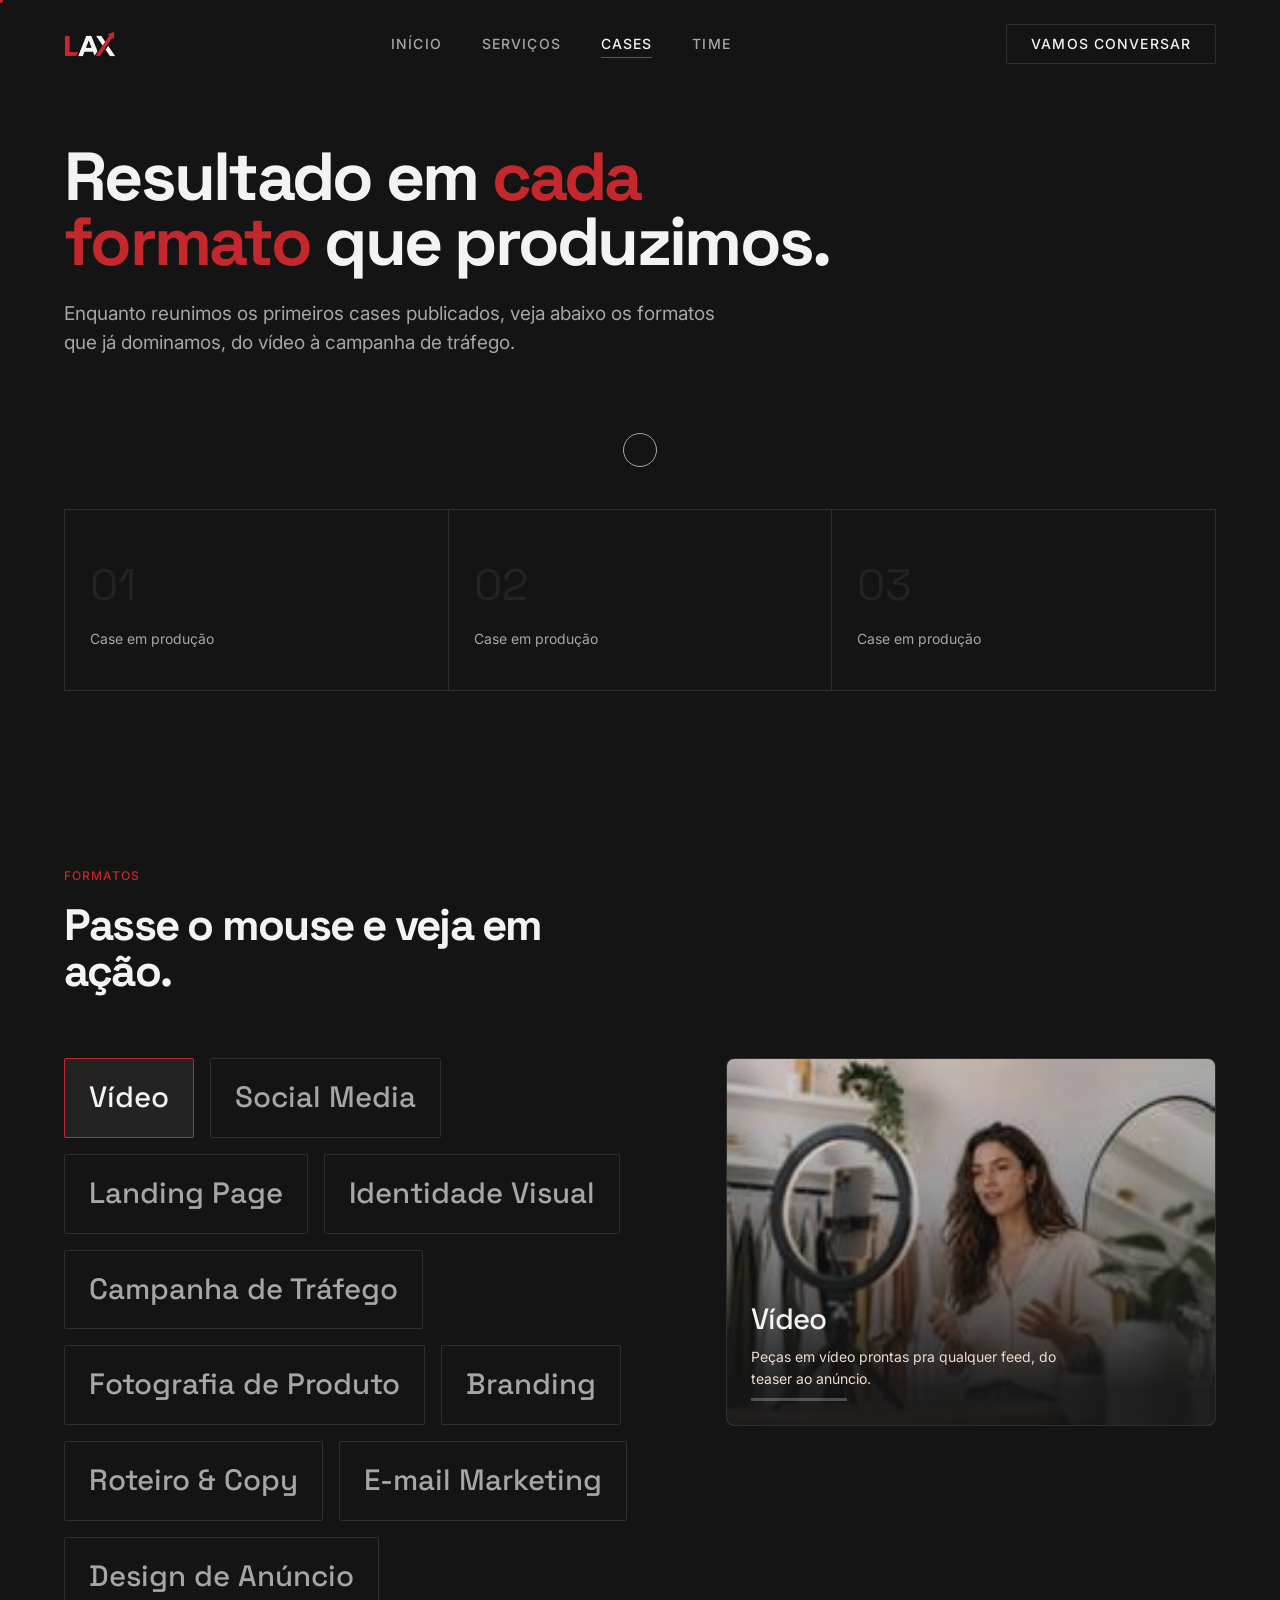
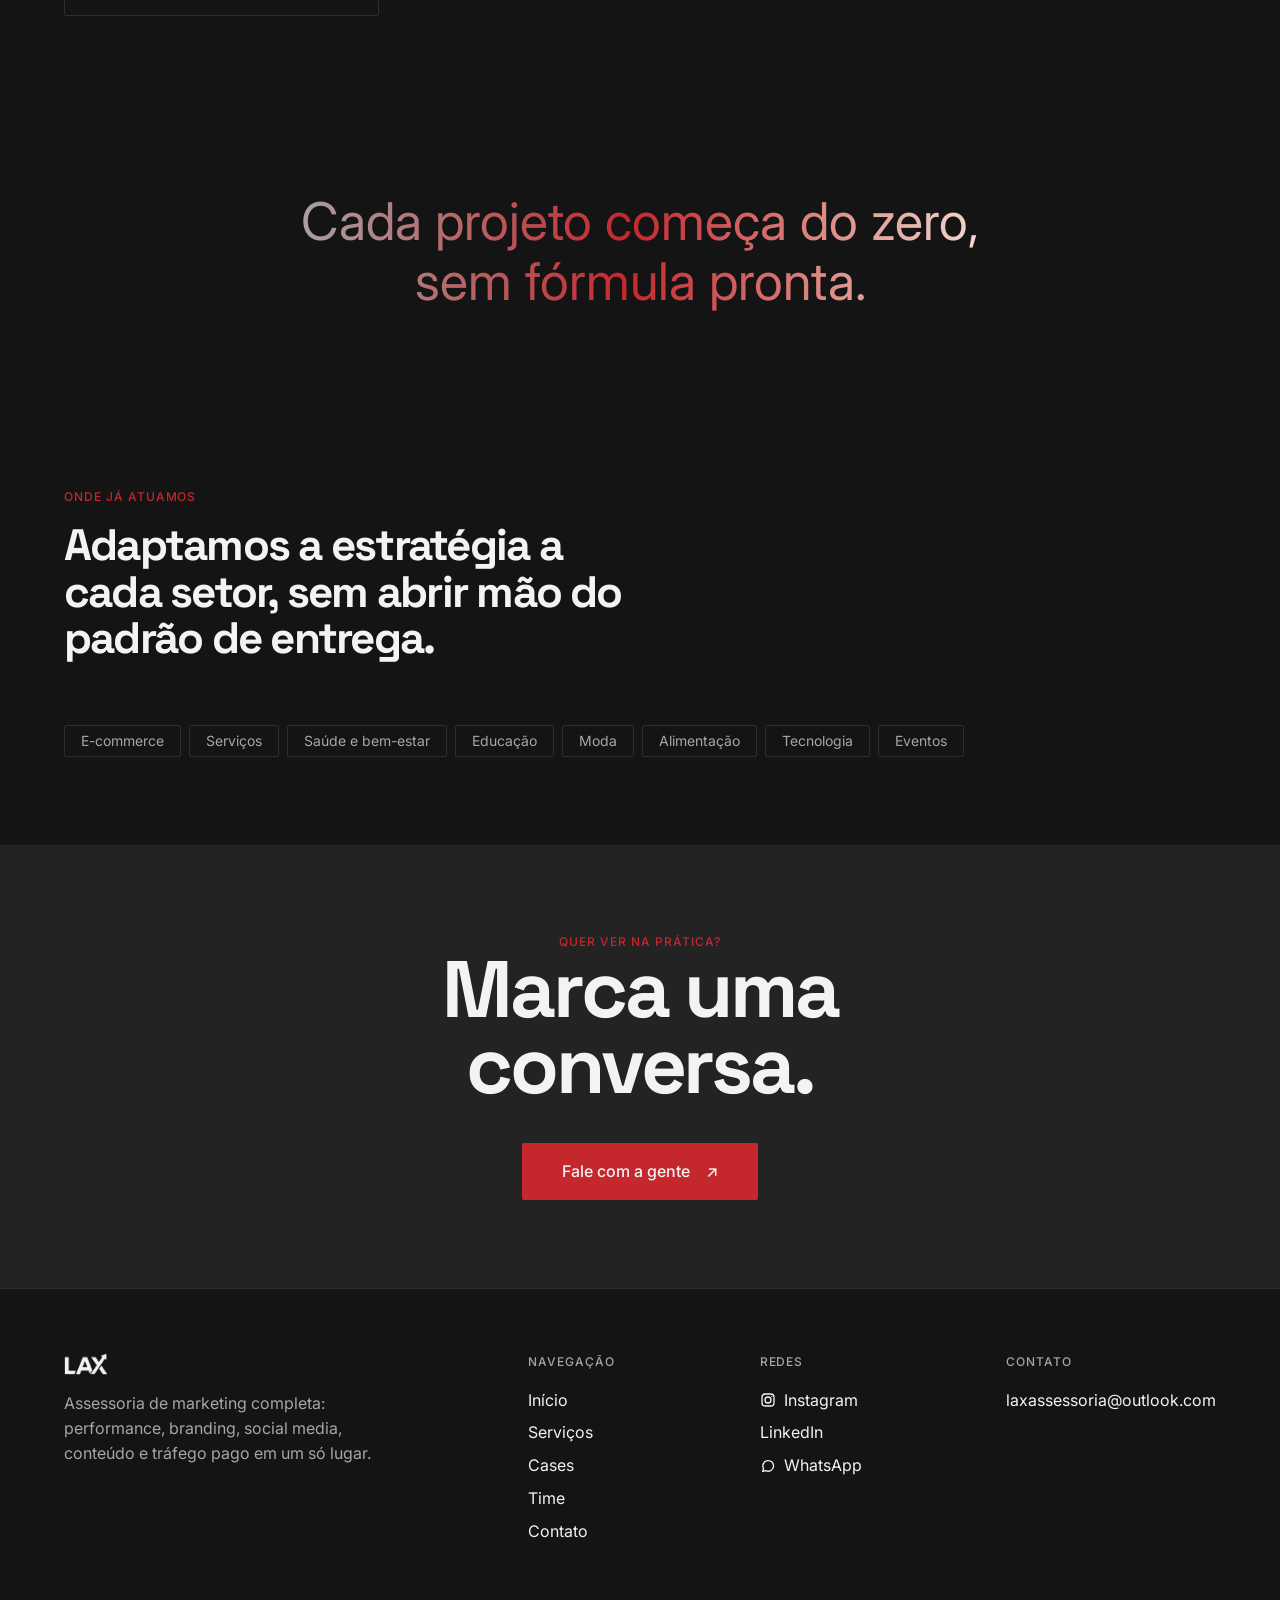
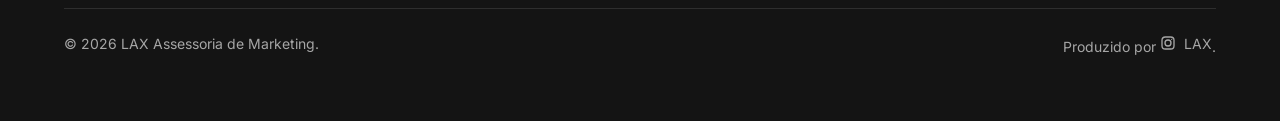
==== commit d5fe4b84: "Cases: fotos geradas por IA nos painéis de prévia dos formatos Substitui os ícones SVG abstratos dos" ====
--- a/cases.html
+++ b/cases.html
@@ -84,100 +84,75 @@
 
         <div class="format-preview">
           <div class="format-preview-panel is-active" data-panel="video">
-            <svg class="icon" viewBox="0 0 48 48" fill="none" stroke="currentColor" stroke-width="2" aria-hidden="true">
-              <rect x="6" y="10" width="36" height="28" rx="2" />
-              <path d="M20 18 L32 24 L20 30 Z" fill="currentColor" stroke="none" />
-            </svg>
-            <h4>Vídeo</h4>
-            <p>Peças em vídeo prontas pra qualquer feed, do teaser ao anúncio.</p>
-            <span class="progress-track"><span class="progress-fill"></span></span>
+            <img src="assets/img/formats/video.jpg" alt="Pessoa gravando um vídeo com celular em tripé e ring light" loading="lazy" />
+            <div class="format-preview-caption">
+              <h4>Vídeo</h4>
+              <p>Peças em vídeo prontas pra qualquer feed, do teaser ao anúncio.</p>
+              <span class="progress-track"><span class="progress-fill"></span></span>
+            </div>
           </div>
           <div class="format-preview-panel" data-panel="social">
-            <svg class="icon" viewBox="0 0 48 48" fill="none" stroke="currentColor" stroke-width="2" aria-hidden="true">
-              <rect x="6" y="6" width="10" height="10" />
-              <rect x="19" y="6" width="10" height="10" />
-              <rect x="32" y="6" width="10" height="10" />
-              <rect x="6" y="19" width="10" height="10" />
-              <rect class="pulse-cell" x="19" y="19" width="10" height="10" fill="currentColor" />
-              <rect x="32" y="19" width="10" height="10" />
-              <rect x="6" y="32" width="10" height="10" />
-              <rect x="19" y="32" width="10" height="10" />
-              <rect x="32" y="32" width="10" height="10" />
-            </svg>
-            <h4>Social Media</h4>
-            <p>Grade, stories e legendas com a mesma voz em todo canal.</p>
+            <img src="assets/img/formats/social.jpg" alt="Pessoa gerenciando redes sociais no celular e no notebook" loading="lazy" />
+            <div class="format-preview-caption">
+              <h4>Social Media</h4>
+              <p>Grade, stories e legendas com a mesma voz em todo canal.</p>
+            </div>
           </div>
           <div class="format-preview-panel" data-panel="landing">
-            <svg class="icon" viewBox="0 0 48 48" fill="none" stroke="currentColor" stroke-width="2" aria-hidden="true">
-              <rect x="8" y="4" width="32" height="40" />
-              <line x1="8" y1="12" x2="40" y2="12" />
-              <rect x="12" y="18" width="24" height="8" />
-              <rect x="12" y="30" width="24" height="6" />
-            </svg>
-            <h4>Landing Page</h4>
-            <p>Página feita pra converter tráfego de campanha em contato.</p>
+            <img src="assets/img/formats/landing.jpg" alt="Mãos digitando com uma landing page aberta na tela do notebook" loading="lazy" />
+            <div class="format-preview-caption">
+              <h4>Landing Page</h4>
+              <p>Página feita pra converter tráfego de campanha em contato.</p>
+            </div>
           </div>
           <div class="format-preview-panel" data-panel="identidade">
-            <svg class="icon" viewBox="0 0 48 48" fill="none" stroke="currentColor" stroke-width="2" aria-hidden="true">
-              <circle cx="16" cy="24" r="10" />
-              <circle cx="26" cy="16" r="10" />
-              <circle cx="26" cy="32" r="10" />
-            </svg>
-            <h4>Identidade Visual</h4>
-            <p>Paleta, tipografia e sistema gráfico que sustentam a marca.</p>
+            <img src="assets/img/formats/identidade.jpg" alt="Mesa de design com paleta de cores, sketchbook de logo e cartela pantone" loading="lazy" />
+            <div class="format-preview-caption">
+              <h4>Identidade Visual</h4>
+              <p>Paleta, tipografia e sistema gráfico que sustentam a marca.</p>
+            </div>
           </div>
           <div class="format-preview-panel" data-panel="trafego">
-            <svg class="icon" viewBox="0 0 48 48" fill="none" stroke="currentColor" stroke-width="2" aria-hidden="true">
-              <circle cx="20" cy="28" r="14" />
-              <circle cx="20" cy="28" r="5" />
-              <polyline points="26,22 42,6" stroke-linecap="square" />
-              <polyline points="32,6 42,6 42,16" stroke-linecap="square" />
-            </svg>
-            <h4>Campanha de Tráfego</h4>
-            <p>Segmentação e mídia paga apontadas pro objetivo certo.</p>
+            <img src="assets/img/formats/trafego.jpg" alt="Tela mostrando dashboard de métricas de campanha de tráfego" loading="lazy" />
+            <div class="format-preview-caption">
+              <h4>Campanha de Tráfego</h4>
+              <p>Segmentação e mídia paga apontadas pro objetivo certo.</p>
+            </div>
           </div>
           <div class="format-preview-panel" data-panel="foto">
-            <svg class="icon" viewBox="0 0 48 48" fill="none" stroke="currentColor" stroke-width="2" aria-hidden="true">
-              <rect x="6" y="14" width="36" height="24" rx="3" />
-              <rect x="18" y="8" width="12" height="8" rx="2" />
-              <circle cx="24" cy="26" r="7" />
-            </svg>
-            <h4>Fotografia de Produto</h4>
-            <p>Imagem de catálogo com luz e composição consistentes.</p>
+            <img src="assets/img/formats/foto.jpg" alt="Fotógrafo montando iluminação de estúdio pra fotografar um produto" loading="lazy" />
+            <div class="format-preview-caption">
+              <h4>Fotografia de Produto</h4>
+              <p>Imagem de catálogo com luz e composição consistentes.</p>
+            </div>
           </div>
           <div class="format-preview-panel" data-panel="branding">
-            <svg class="icon" viewBox="0 0 48 48" fill="none" stroke="currentColor" stroke-width="2" aria-hidden="true">
-              <rect x="10" y="10" width="20" height="20" transform="rotate(45 20 20)" />
-              <circle cx="30" cy="30" r="12" />
-            </svg>
-            <h4>Branding</h4>
-            <p>Posicionamento e discurso por trás de cada peça que sai.</p>
+            <img src="assets/img/formats/branding.jpg" alt="Materiais de identidade de marca: cartões, caderno e amostras" loading="lazy" />
+            <div class="format-preview-caption">
+              <h4>Branding</h4>
+              <p>Posicionamento e discurso por trás de cada peça que sai.</p>
+            </div>
           </div>
           <div class="format-preview-panel" data-panel="copy">
-            <svg class="icon" viewBox="0 0 48 48" fill="none" stroke="currentColor" stroke-width="2" aria-hidden="true">
-              <line x1="8" y1="12" x2="40" y2="12" />
-              <line x1="8" y1="20" x2="34" y2="20" />
-              <line x1="8" y1="28" x2="38" y2="28" />
-              <line x1="8" y1="36" x2="24" y2="36" />
-            </svg>
-            <h4>Roteiro &amp; Copy</h4>
-            <p>Texto que carrega a estratégia em qualquer formato.</p>
+            <img src="assets/img/formats/copy.jpg" alt="Pessoa escrevendo roteiro à mão ao lado de um notebook" loading="lazy" />
+            <div class="format-preview-caption">
+              <h4>Roteiro &amp; Copy</h4>
+              <p>Texto que carrega a estratégia em qualquer formato.</p>
+            </div>
           </div>
           <div class="format-preview-panel" data-panel="email">
-            <svg class="icon" viewBox="0 0 48 48" fill="none" stroke="currentColor" stroke-width="2" aria-hidden="true">
-              <rect x="6" y="10" width="36" height="26" rx="2" />
-              <path d="M6 12 L24 26 L42 12" />
-            </svg>
-            <h4>E-mail Marketing</h4>
-            <p>Fluxos e disparos que mantêm a base aquecida.</p>
+            <img src="assets/img/formats/email.jpg" alt="Tela de notebook mostrando um template de e-mail marketing sendo criado" loading="lazy" />
+            <div class="format-preview-caption">
+              <h4>E-mail Marketing</h4>
+              <p>Fluxos e disparos que mantêm a base aquecida.</p>
+            </div>
           </div>
           <div class="format-preview-panel" data-panel="anuncio">
-            <svg class="icon" viewBox="0 0 48 48" fill="none" stroke="currentColor" stroke-width="2" aria-hidden="true">
-              <rect x="6" y="8" width="36" height="30" rx="2" />
-              <path d="M30 8 L42 8 L42 20 Z" fill="currentColor" stroke="none" />
-            </svg>
-            <h4>Design de Anúncio</h4>
-            <p>Arte estática pensada pra performar em campanha.</p>
+            <img src="assets/img/formats/anuncio.jpg" alt="Designer criando uma peça de anúncio em um monitor grande" loading="lazy" />
+            <div class="format-preview-caption">
+              <h4>Design de Anúncio</h4>
+              <p>Arte estática pensada pra performar em campanha.</p>
+            </div>
           </div>
         </div>
       </div>
--- a/assets/css/style.css
+++ b/assets/css/style.css
@@ -1137,16 +1137,9 @@
 .format-preview-panel {
   position: absolute;
   inset: 0;
-  display: flex;
-  flex-direction: column;
-  align-items: center;
-  justify-content: center;
-  gap: var(--space-3);
-  padding: var(--space-5);
-  text-align: center;
   opacity: 0;
-  transform: scale(0.94);
-  transition: opacity 0.4s var(--ease-out), transform 0.4s var(--ease-out);
+  transform: scale(1.04);
+  transition: opacity 0.5s var(--ease-out), transform 0.6s var(--ease-out);
   pointer-events: none;
 }
 
@@ -1156,31 +1149,44 @@
   pointer-events: auto;
 }
 
-.format-preview-panel .icon {
-  width: 64px;
-  height: 64px;
-  color: var(--color-brand-red);
+.format-preview-panel img {
+  position: absolute;
+  inset: 0;
+  width: 100%;
+  height: 100%;
+  object-fit: cover;
+}
+
+.format-preview-caption {
+  position: absolute;
+  inset: 0;
+  display: flex;
+  flex-direction: column;
+  justify-content: flex-end;
+  gap: var(--space-1);
+  padding: var(--space-4);
+  background: linear-gradient(to top, rgba(20, 20, 20, 0.92) 10%, rgba(20, 20, 20, 0.35) 55%, transparent 100%);
 }
 
 .format-preview-panel h4 {
   font-family: var(--font-display);
   font-size: var(--fs-title);
   font-weight: 500;
-  color: var(--color-ink);
+  color: var(--color-on-brand);
 }
 
 .format-preview-panel p {
-  color: var(--color-ink-muted);
+  color: var(--color-accent-sand);
   font-size: var(--fs-caption);
-  max-width: 30ch;
-}
-
-/* microanimações específicas de alguns painéis */
+  max-width: 34ch;
+}
+
+/* microanimação específica do painel de vídeo */
 .format-preview-panel[data-panel="video"] .progress-track {
   width: 100%;
   max-width: 96px;
   height: 3px;
-  background: var(--color-hairline);
+  background: rgba(245, 243, 241, 0.25);
   margin-top: var(--space-1);
   overflow: hidden;
 }
@@ -1196,55 +1202,8 @@
   width: 100%;
 }
 
-.format-preview-panel[data-panel="social"] .icon .pulse-cell {
-  transform-origin: center;
-  transition: transform 0.5s var(--ease-in-out);
-}
-
-.format-preview-panel[data-panel="social"].is-active .icon .pulse-cell {
-  animation: pulse-cell 1.6s ease-in-out infinite;
-}
-
-@keyframes pulse-cell {
-  0%,
-  100% {
-    transform: scale(1);
-  }
-  50% {
-    transform: scale(0.7);
-  }
-}
-
-.format-preview-panel[data-panel="copy"] .icon line {
-  opacity: 0;
-  transition: opacity 0.3s var(--ease-out);
-}
-
-.format-preview-panel[data-panel="copy"].is-active .icon line:nth-child(1) {
-  transition-delay: 0.05s;
-}
-.format-preview-panel[data-panel="copy"].is-active .icon line:nth-child(2) {
-  transition-delay: 0.2s;
-}
-.format-preview-panel[data-panel="copy"].is-active .icon line:nth-child(3) {
-  transition-delay: 0.35s;
-}
-.format-preview-panel[data-panel="copy"].is-active .icon line:nth-child(4) {
-  transition-delay: 0.5s;
-}
-
-.format-preview-panel[data-panel="copy"].is-active .icon line {
-  opacity: 1;
-}
-
 @media (prefers-reduced-motion: reduce) {
   .format-preview-panel[data-panel="video"] .progress-fill {
-    transition: none;
-  }
-  .format-preview-panel[data-panel="social"].is-active .icon .pulse-cell {
-    animation: none;
-  }
-  .format-preview-panel[data-panel="copy"] .icon line {
     transition: none;
   }
 }
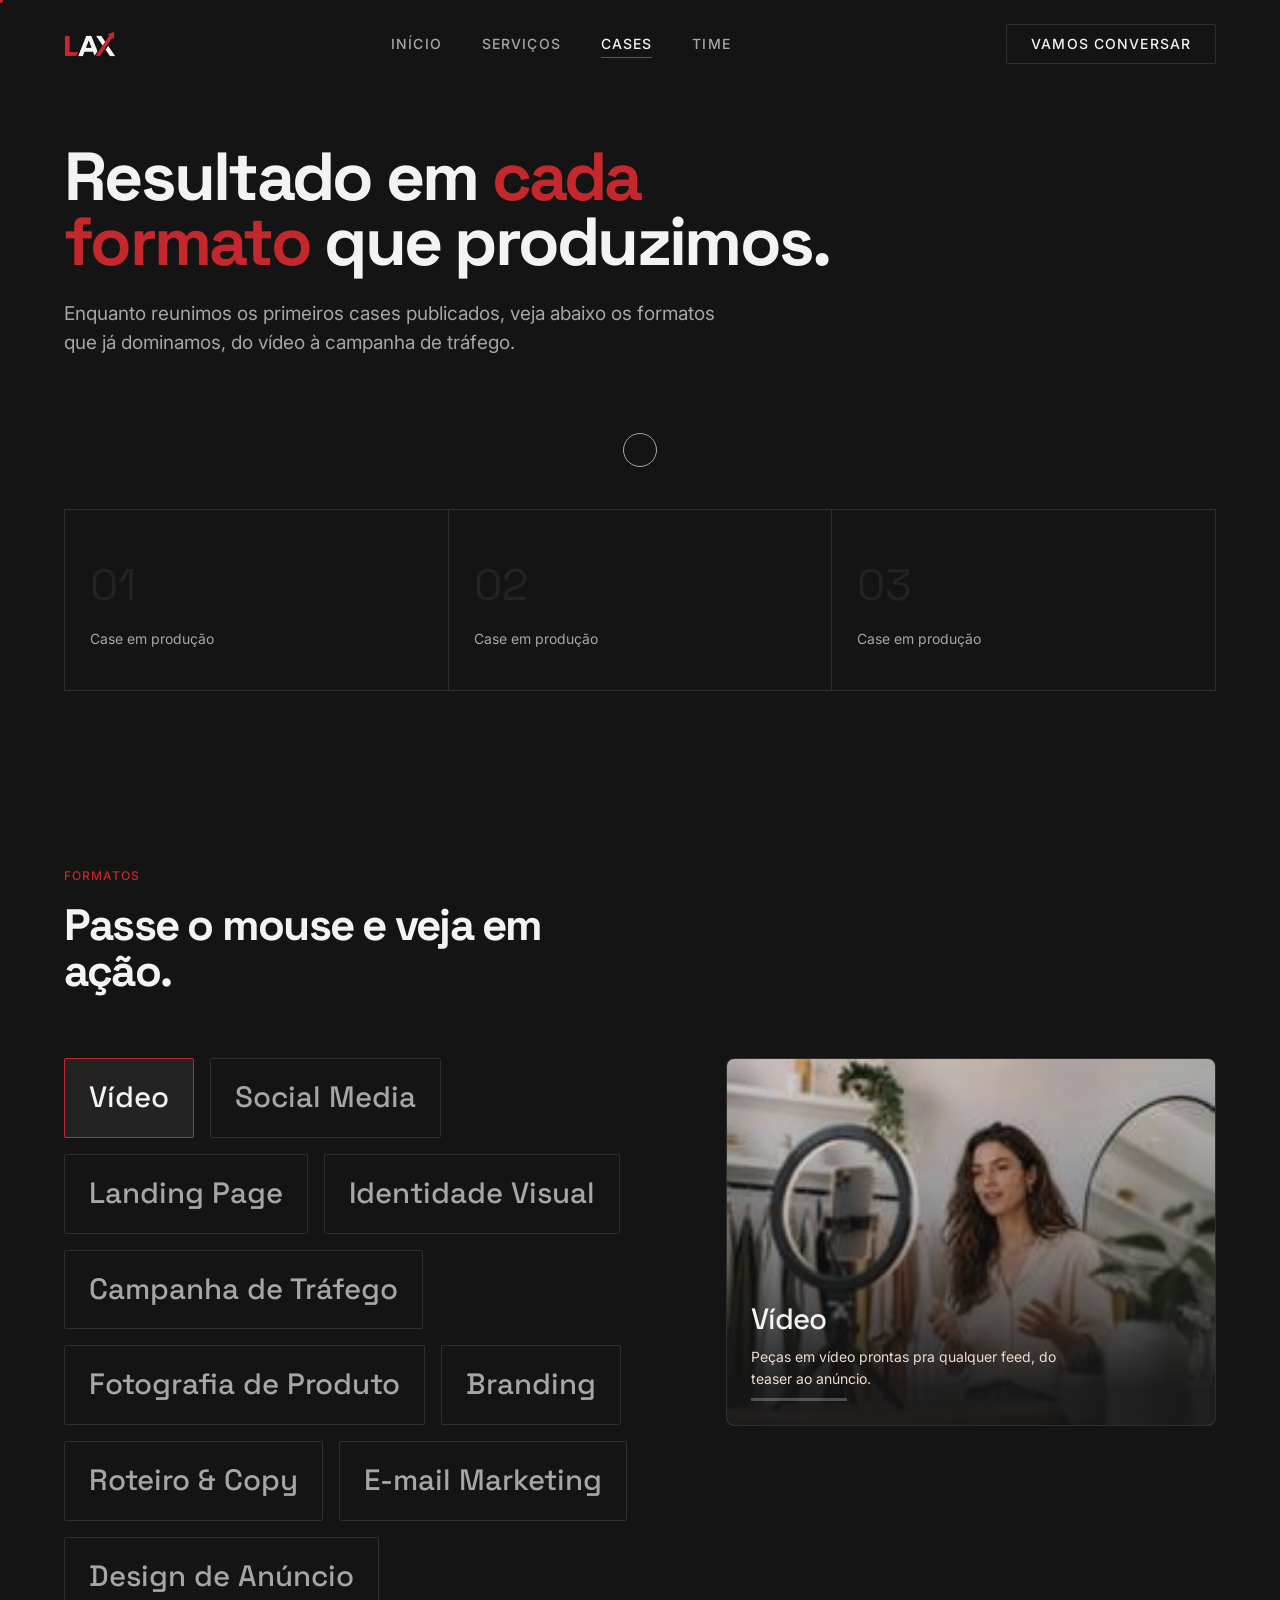
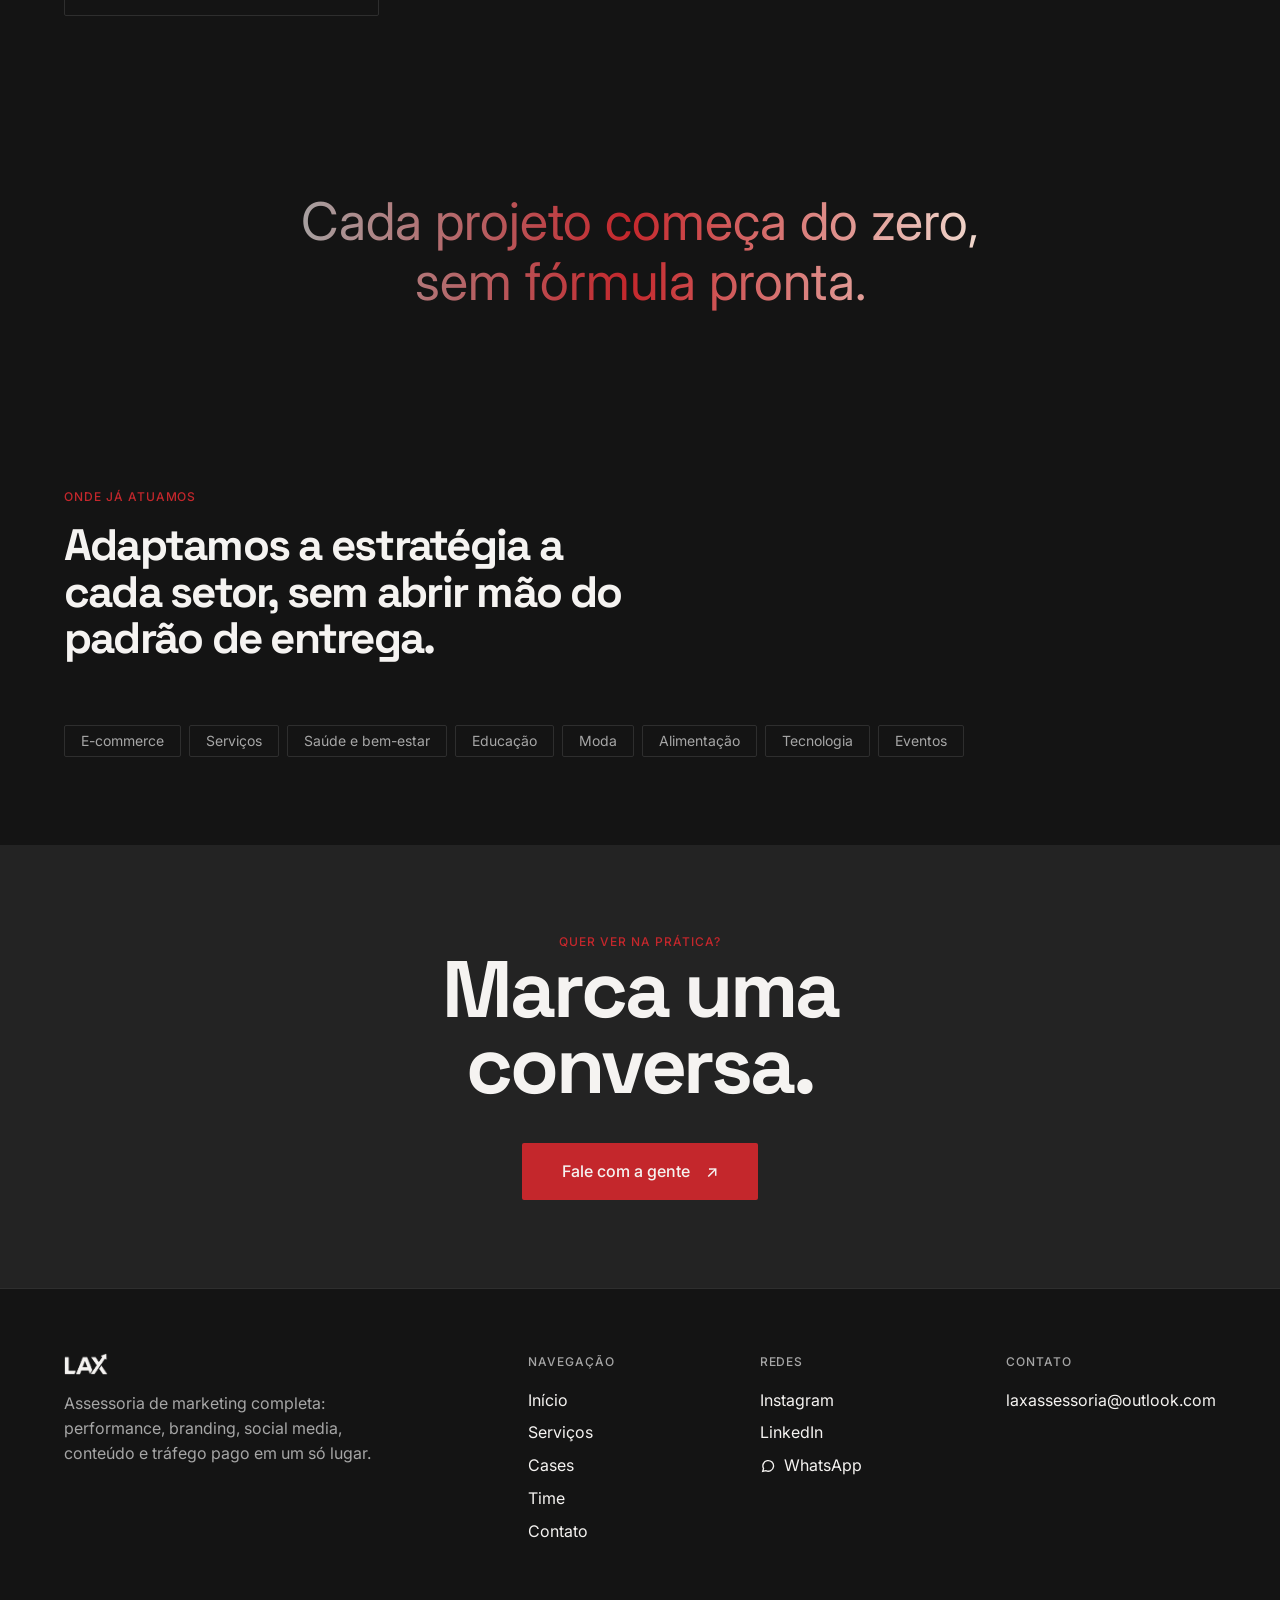
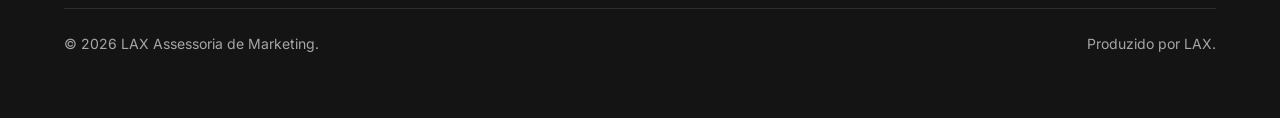
==== commit e4fabd51: "Ajusta copy da página Time e remove ícone do Instagram Corrige "Um time enxuto" para "Um time prepar" ====
--- a/cases.html
+++ b/cases.html
@@ -212,7 +212,7 @@
         <div class="footer-col">
           <h4>Redes</h4>
           <nav class="footer-links">
-            <a class="icon-link" href="https://www.instagram.com/laxassessoria/" target="_blank" rel="noopener"><svg class="icon" viewBox="0 0 24 24" fill="none" stroke="currentColor" stroke-width="2" aria-hidden="true"><rect x="3" y="3" width="18" height="18" rx="5"/><circle cx="12" cy="12" r="4.5"/><circle cx="17.5" cy="6.5" r="1" fill="currentColor" stroke="none"/></svg>Instagram</a>
+            <a class="icon-link" href="https://www.instagram.com/laxassessoria/" target="_blank" rel="noopener">Instagram</a>
             <a href="https://linkedin.com/company/laxa" target="_blank" rel="noopener">LinkedIn</a>
             <a class="icon-link" href="https://wa.me/5551991990892" target="_blank" rel="noopener"><svg class="icon" viewBox="0 0 24 24" fill="none" stroke="currentColor" stroke-width="2" aria-hidden="true"><path d="M4 20l1.3-4.3A8 8 0 1 1 8.7 19L4 20Z"/></svg>WhatsApp</a>
           </nav>
@@ -226,7 +226,7 @@
       </div>
       <div class="footer-bottom">
         <span>&copy; <span id="year"></span> LAX Assessoria de Marketing.</span>
-        <span>Produzido por <a class="icon-link" href="https://www.instagram.com/laxassessoria/" target="_blank" rel="noopener"><svg class="icon" viewBox="0 0 24 24" fill="none" stroke="currentColor" stroke-width="2" aria-hidden="true"><rect x="3" y="3" width="18" height="18" rx="5"/><circle cx="12" cy="12" r="4.5"/><circle cx="17.5" cy="6.5" r="1" fill="currentColor" stroke="none"/></svg>LAX</a>.</span>
+        <span>Produzido por <a class="icon-link" href="https://www.instagram.com/laxassessoria/" target="_blank" rel="noopener">LAX</a>.</span>
       </div>
     </div>
   </footer>
